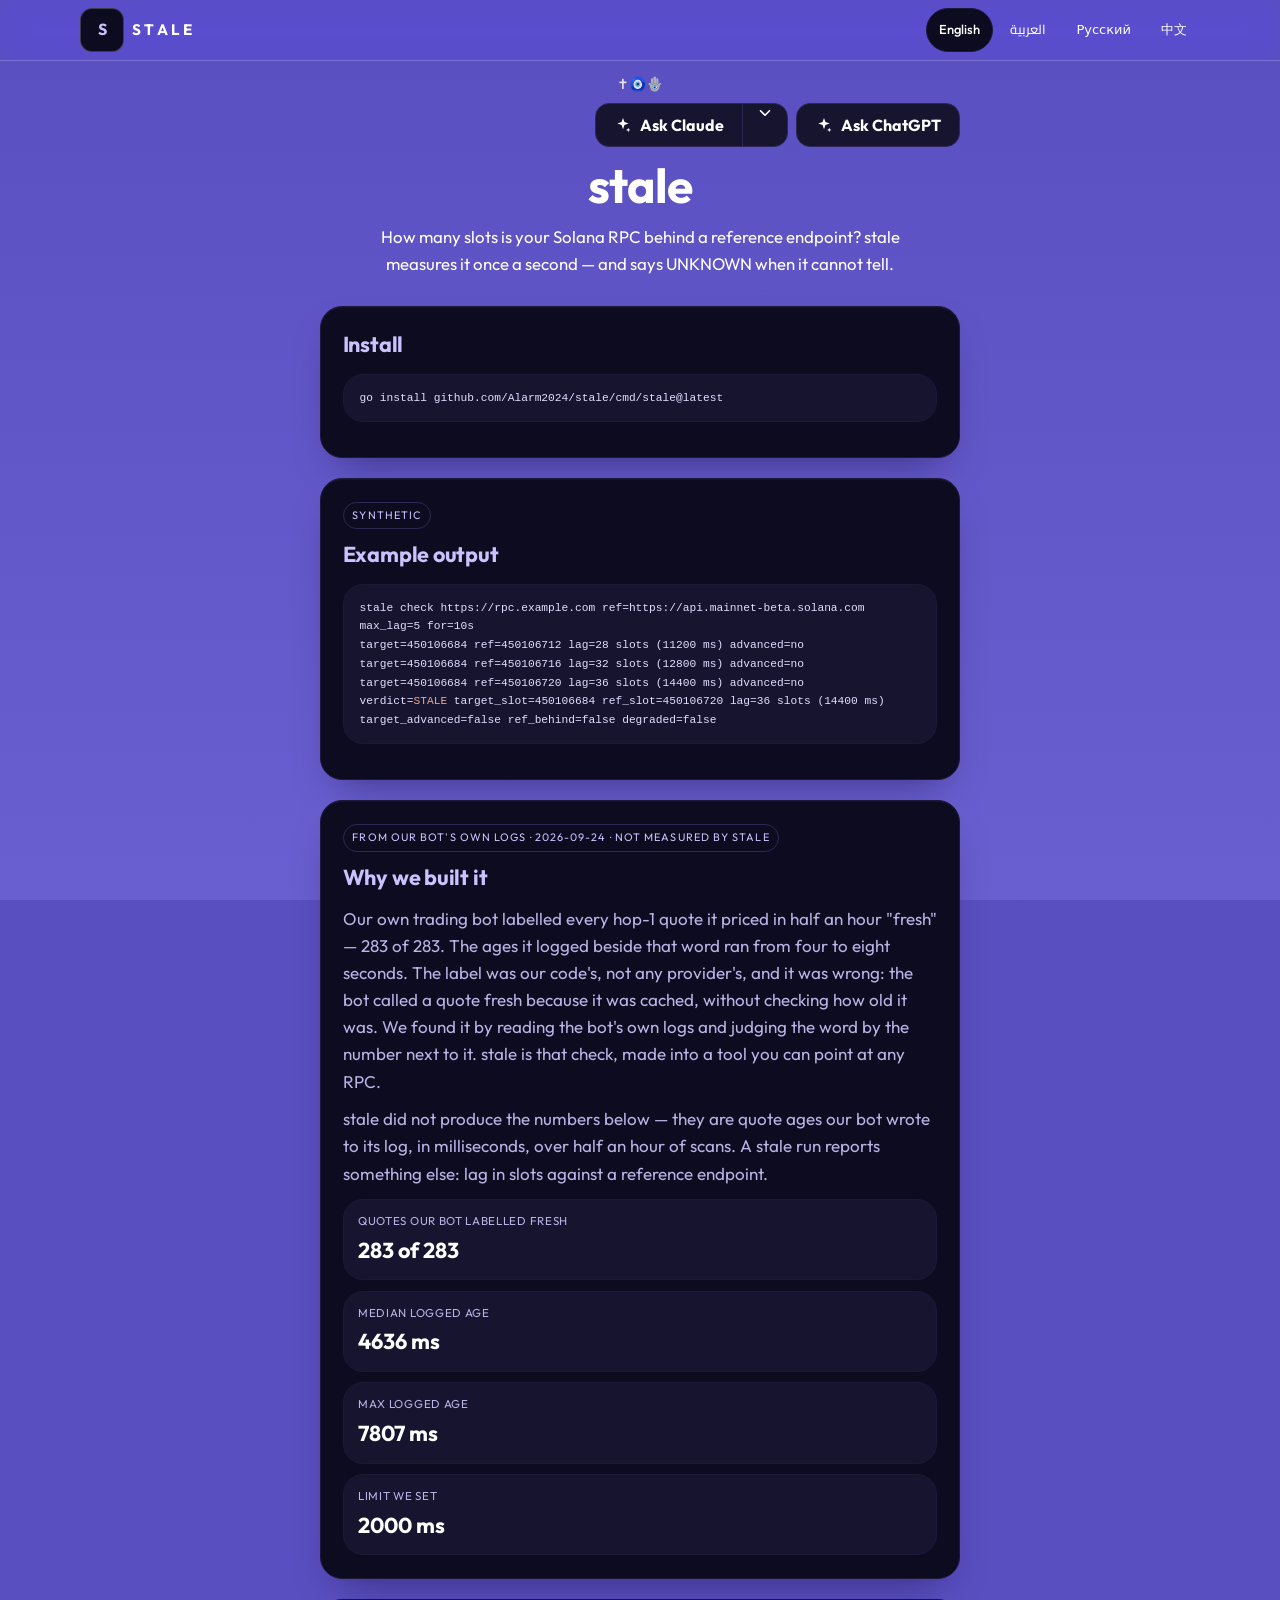
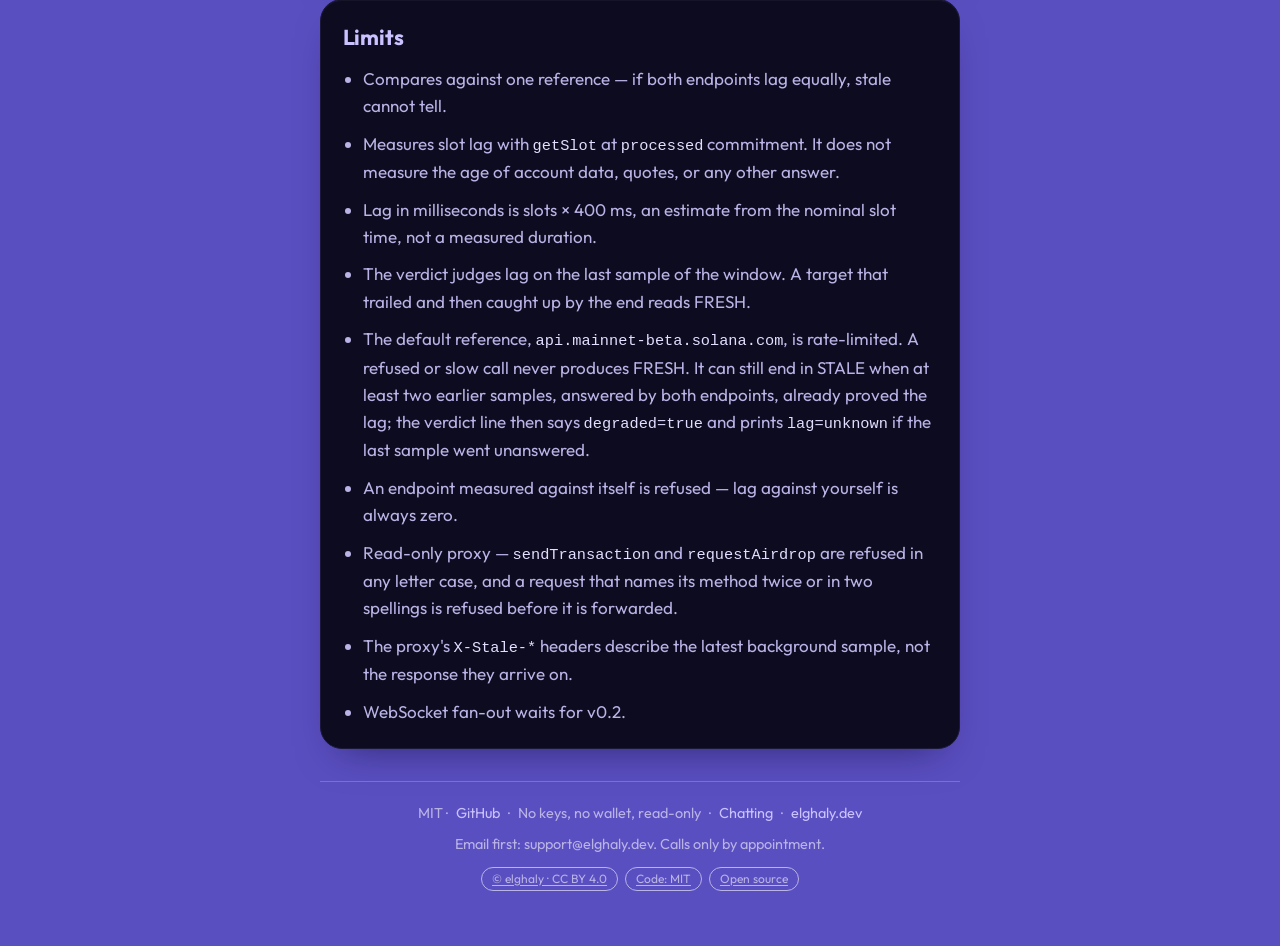
==== docs/index.html @ 24db3e37 "Restyle stale site to elghaly glass palette with i18n Match chatting.elghaly.dev design tokens, self" ====
<!DOCTYPE html>
<html lang="en">
<head>
  <meta charset="UTF-8">
  <title>stale</title>
  <link rel="canonical" href="https://stale.elghaly.dev/">
  <meta name="robots" content="noindex">
  <meta http-equiv="refresh" content="0; url=/">
</head>
<body>
  <p>stale is at <a href="/">stale.elghaly.dev</a>.</p>
</body>
</html>
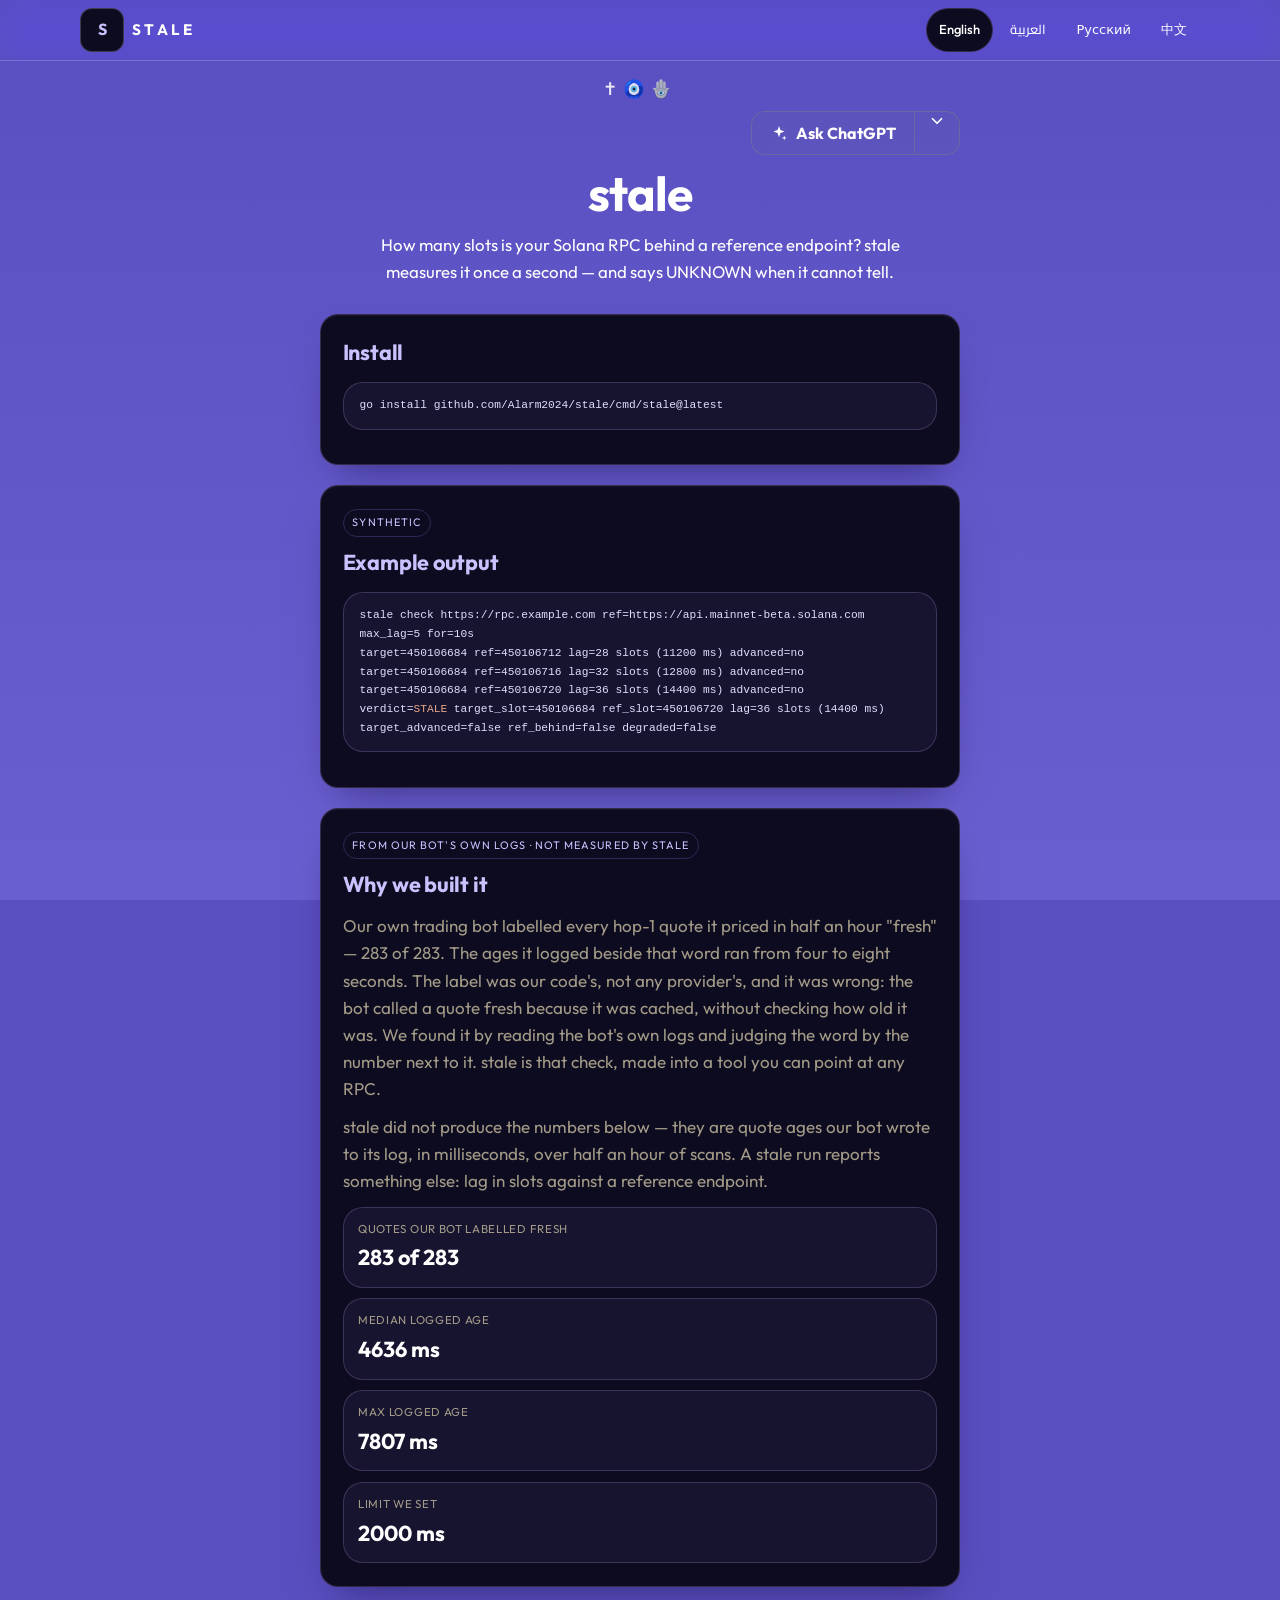
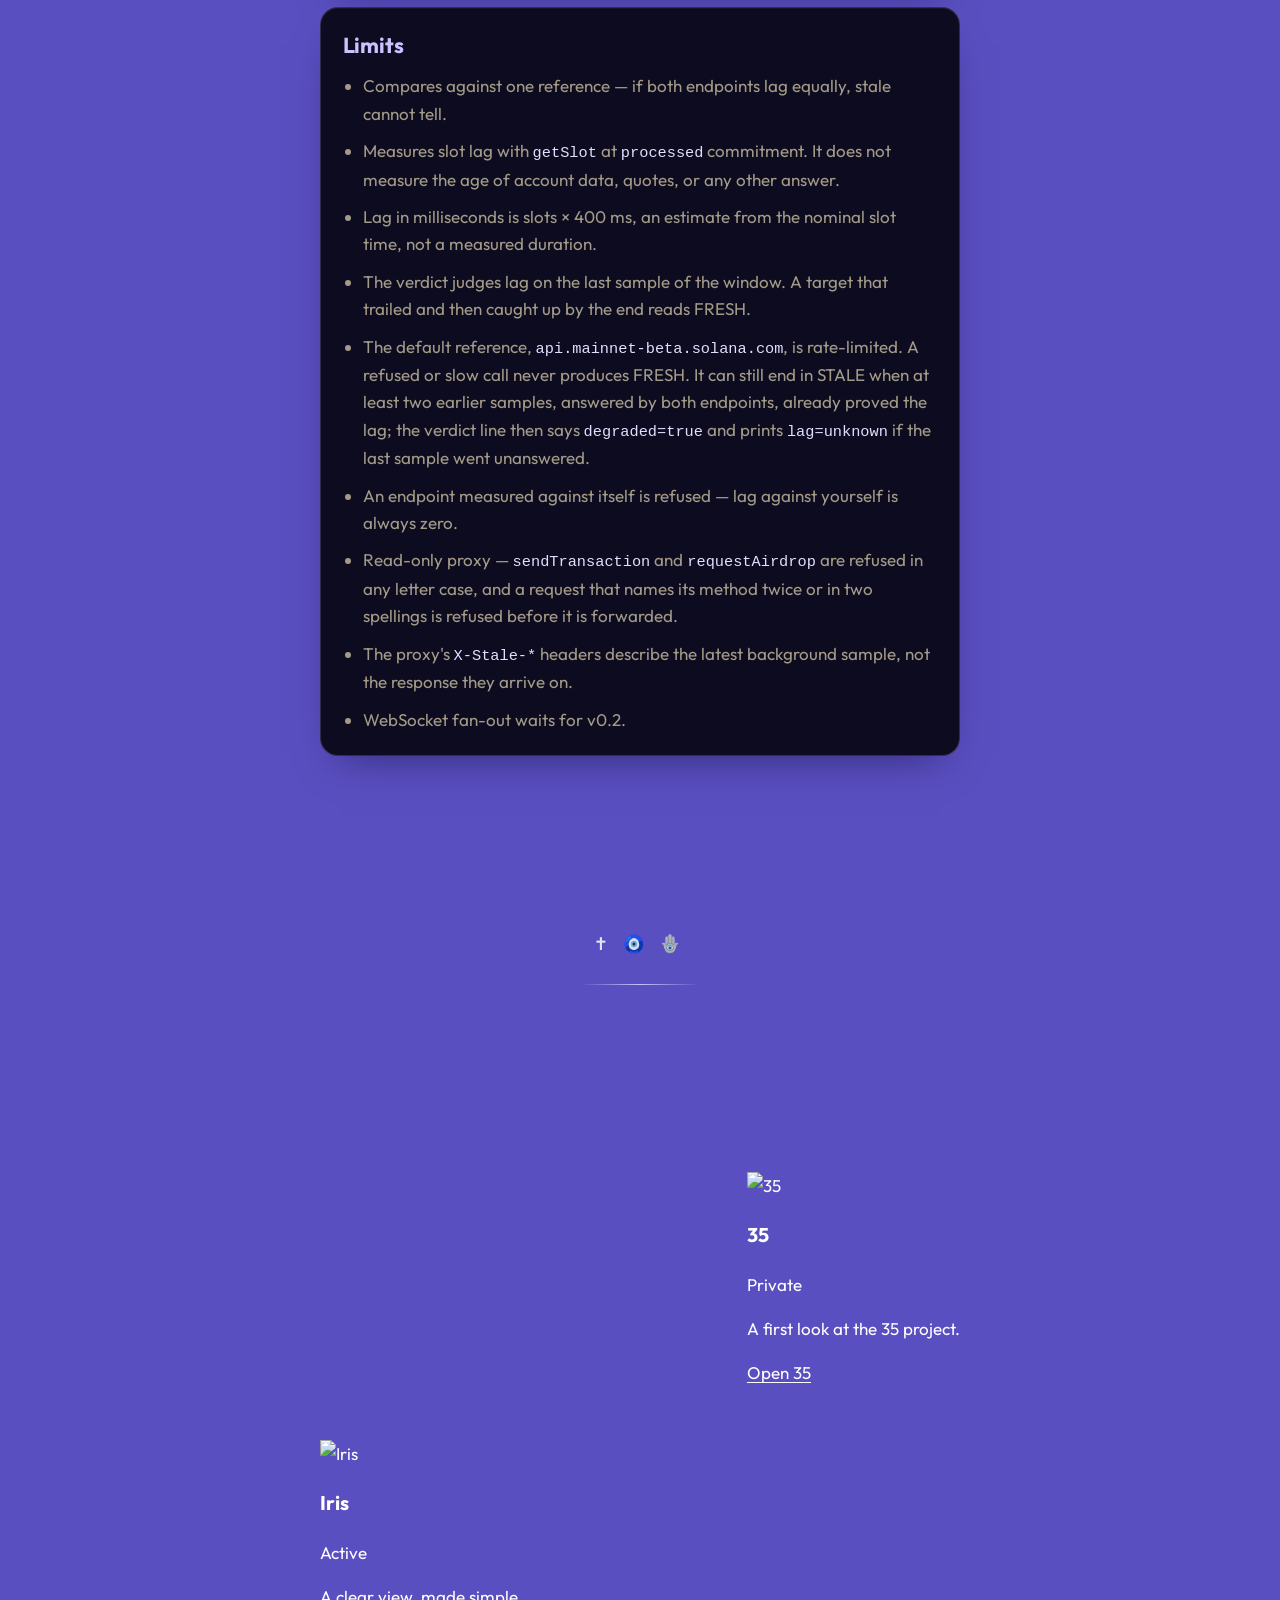
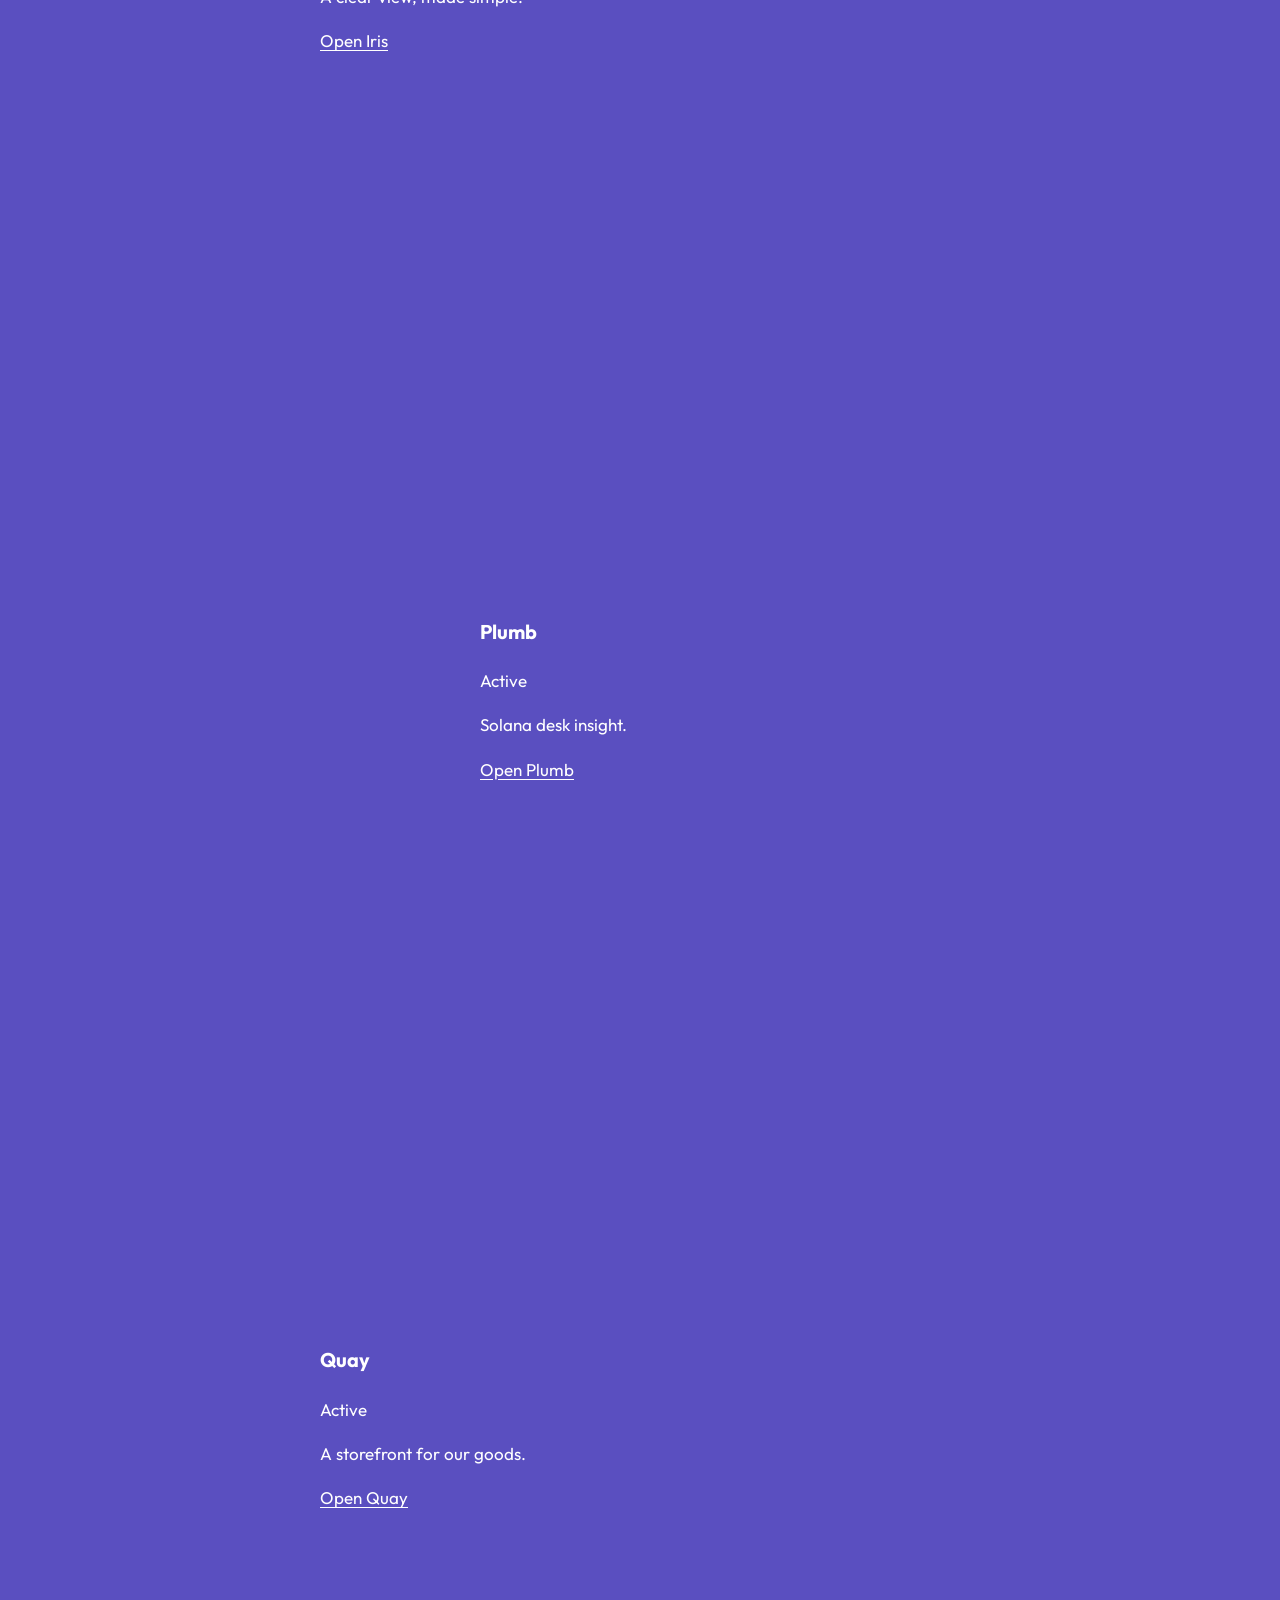
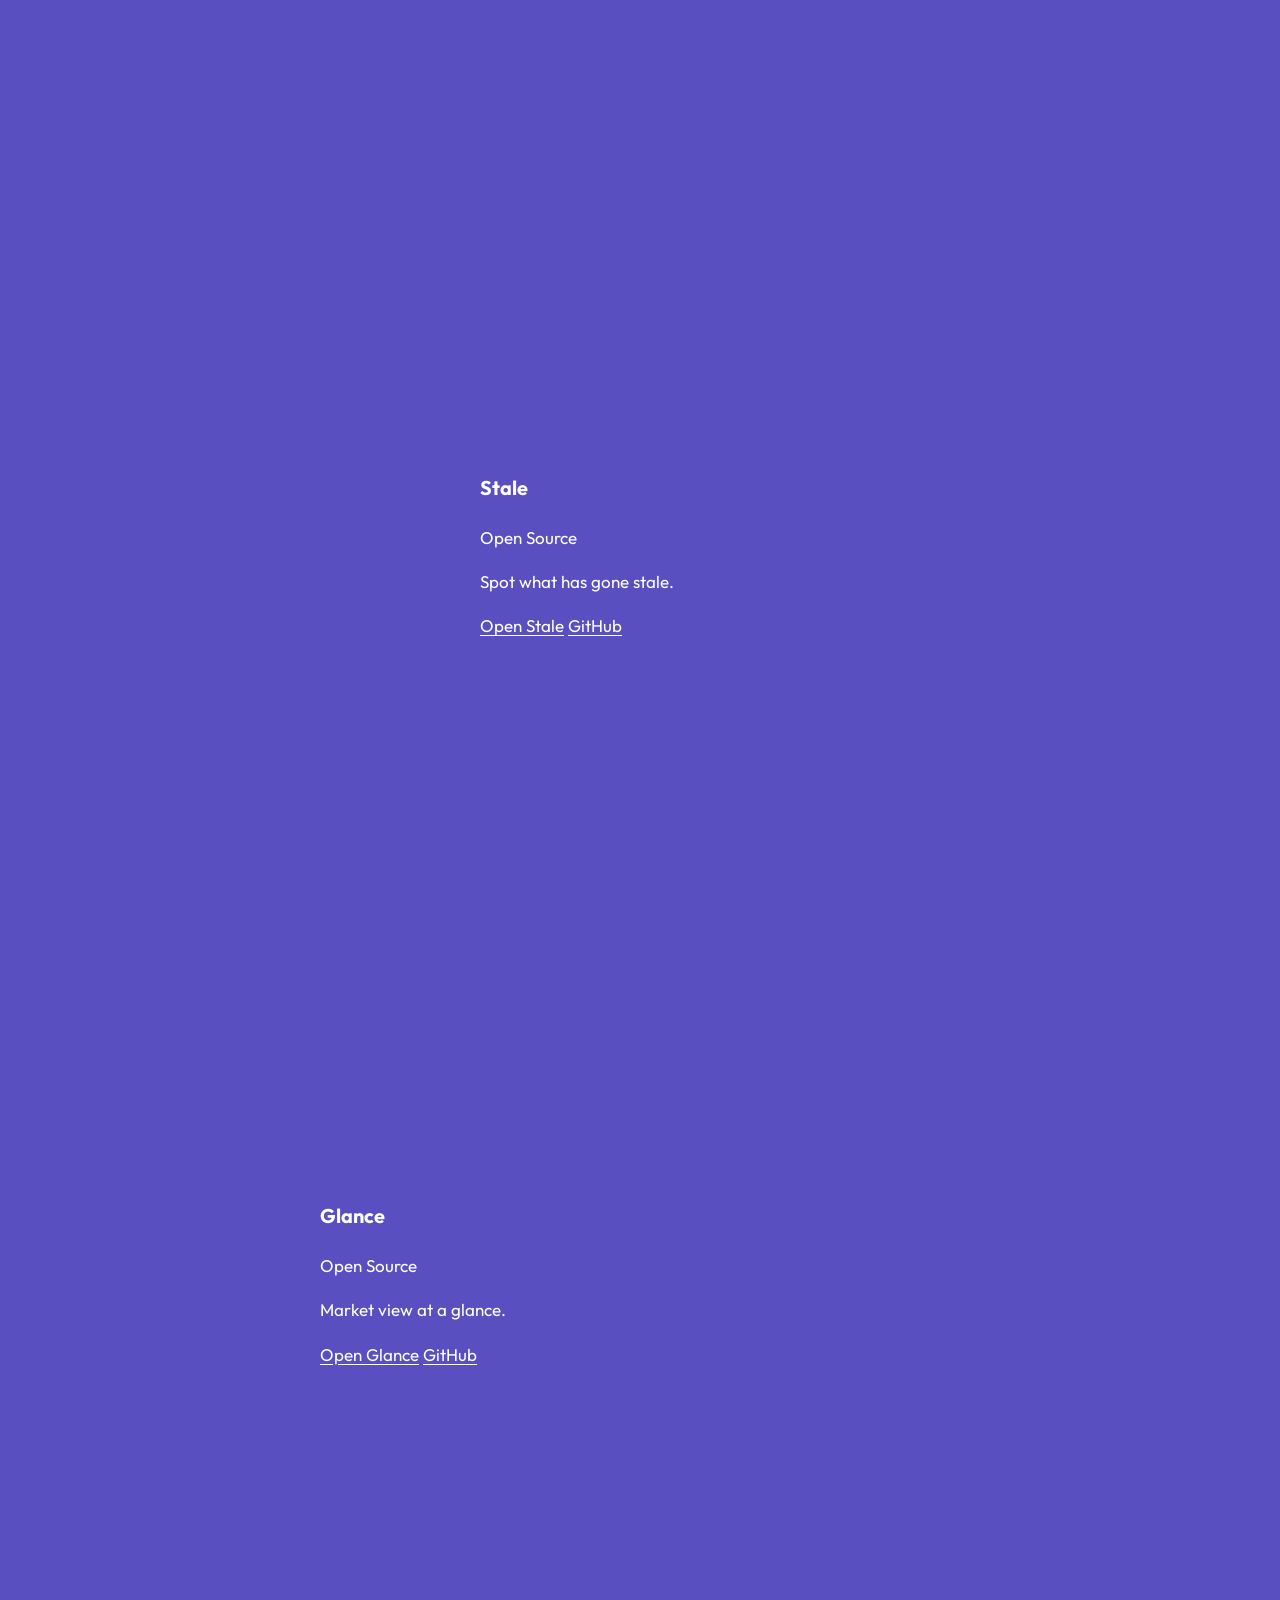
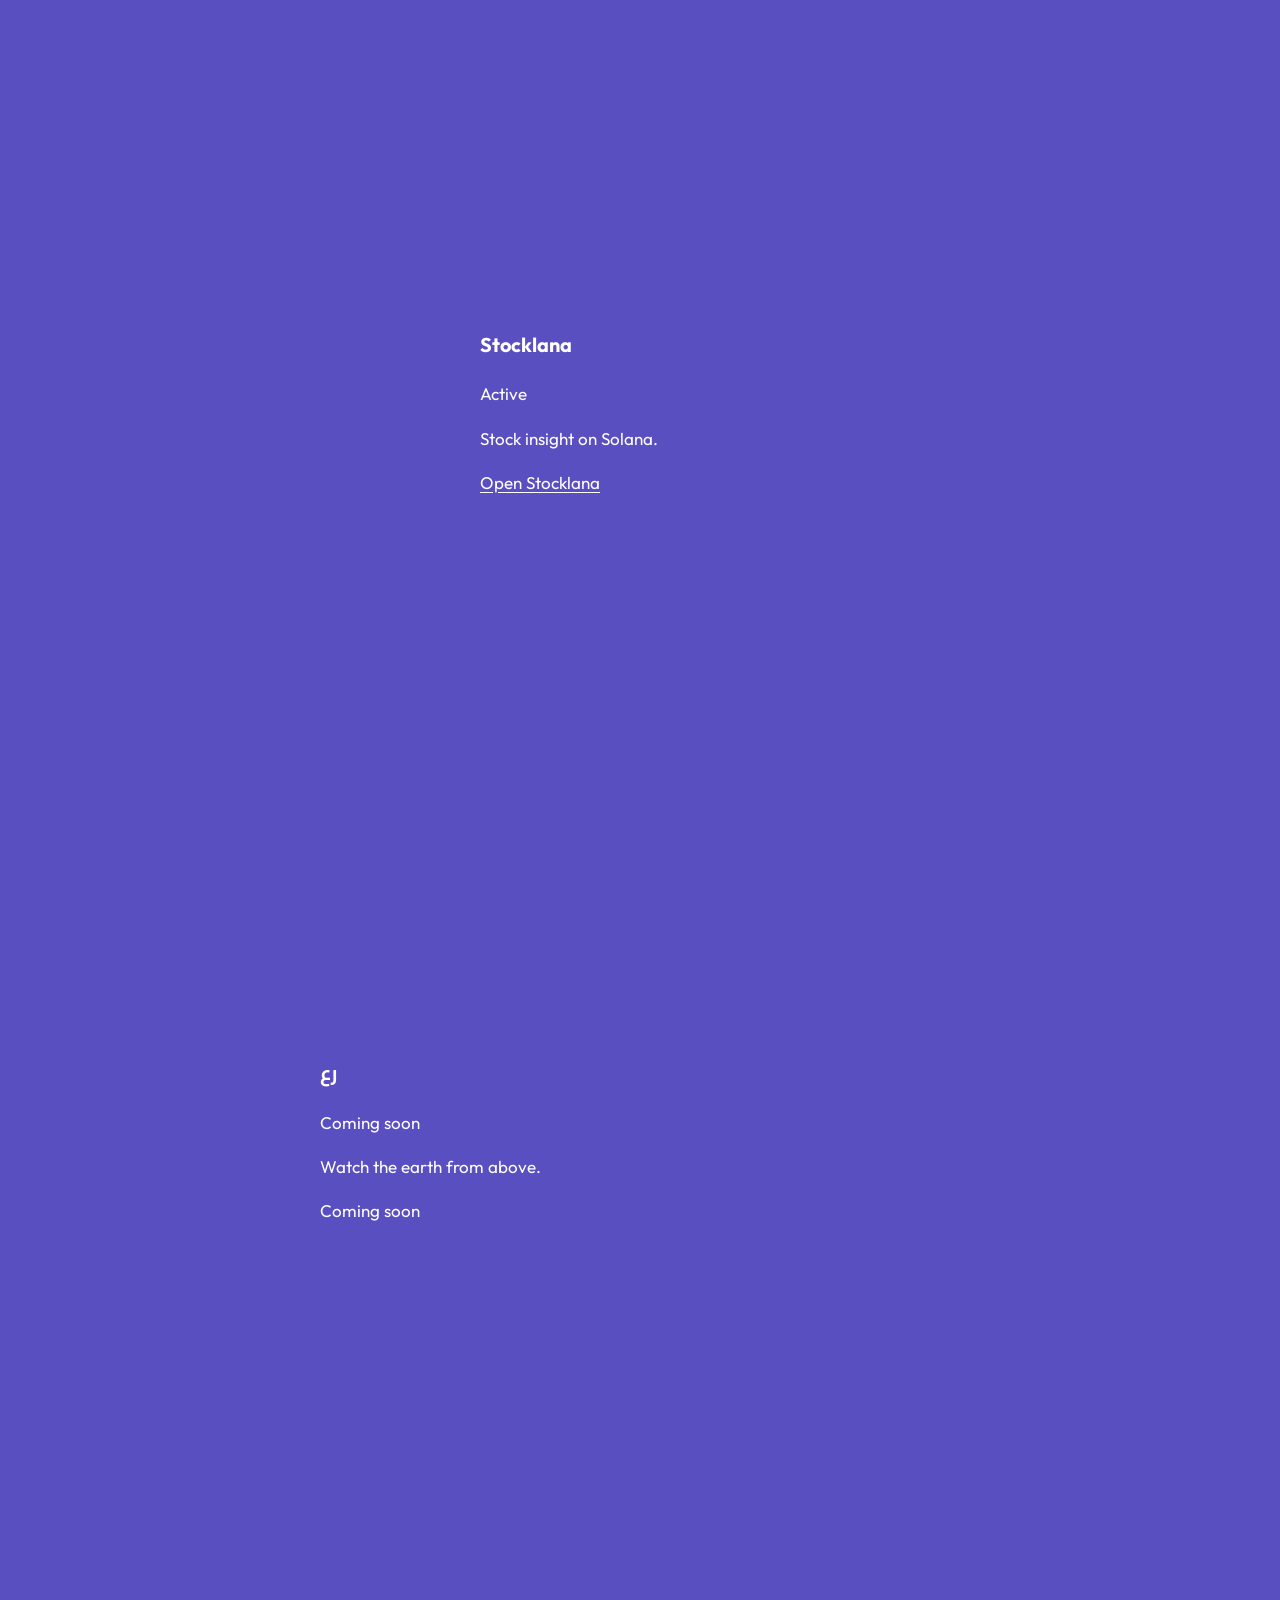
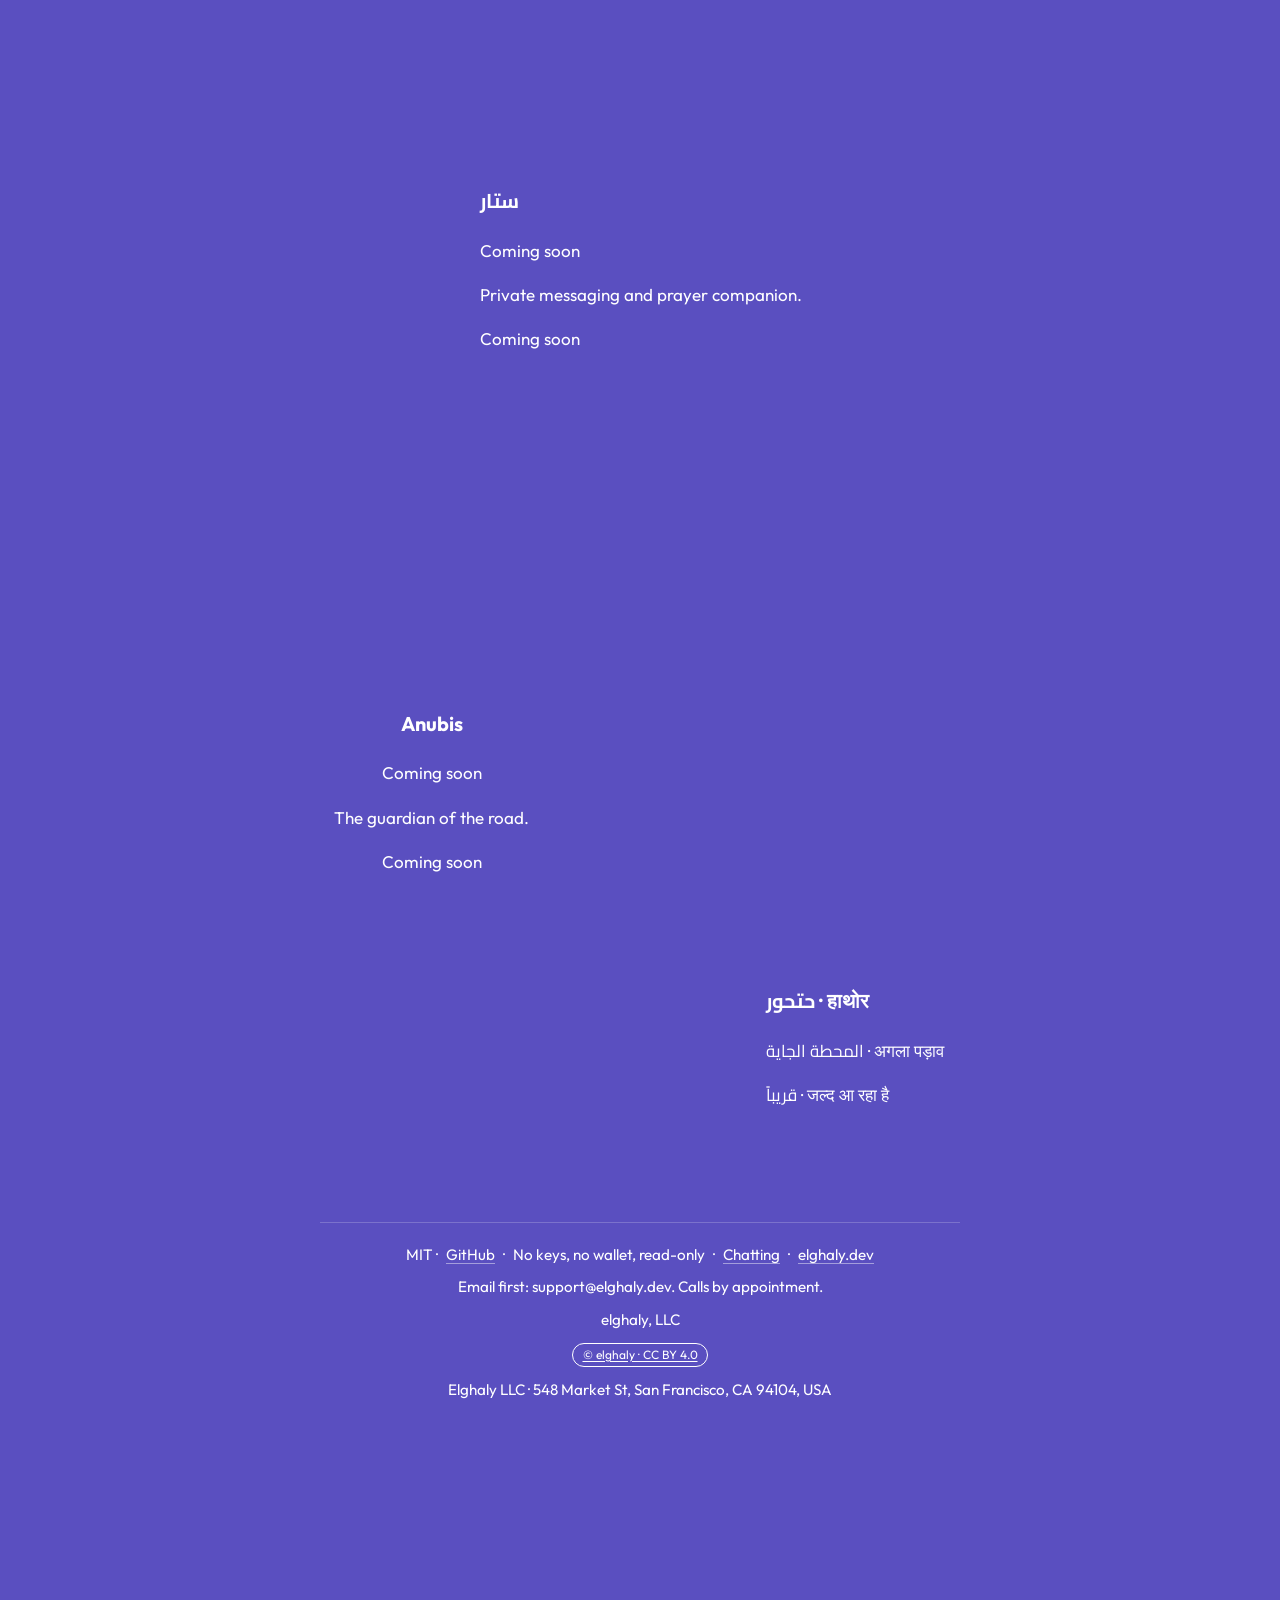
==== commit 3513e677: "footer: Calls by appointment, drop MIT/Open-source, favicon links (docs/index.html)" ====
--- a/docs/index.html
+++ b/docs/index.html
@@ -6,6 +6,9 @@
   <link rel="canonical" href="https://stale.elghaly.dev/">
   <meta name="robots" content="noindex">
   <meta http-equiv="refresh" content="0; url=/">
+<link rel="icon" href="/favicon.ico" sizes="any">
+<link rel="icon" type="image/png" sizes="32x32" href="/icon-32.png">
+<link rel="apple-touch-icon" sizes="180x180" href="/icon-180.png">
 </head>
 <body>
   <p>stale is at <a href="/">stale.elghaly.dev</a>.</p>
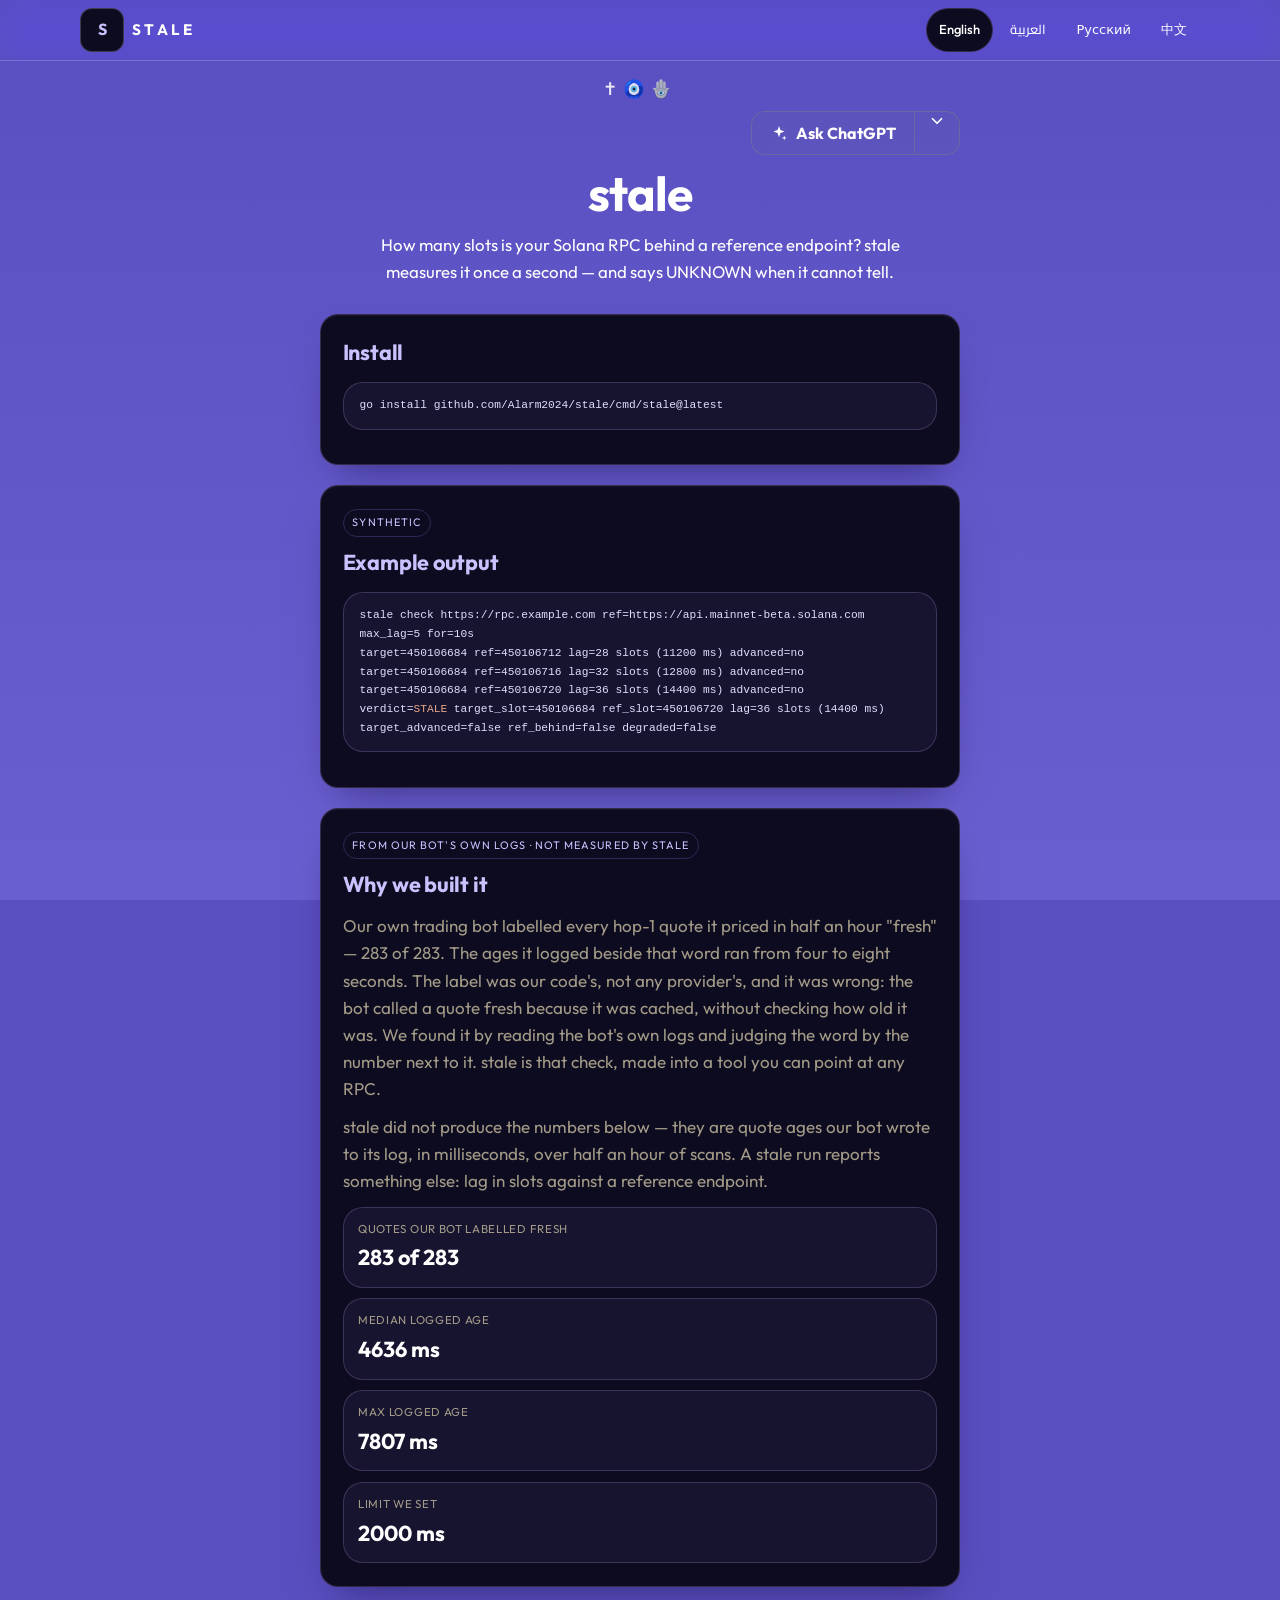
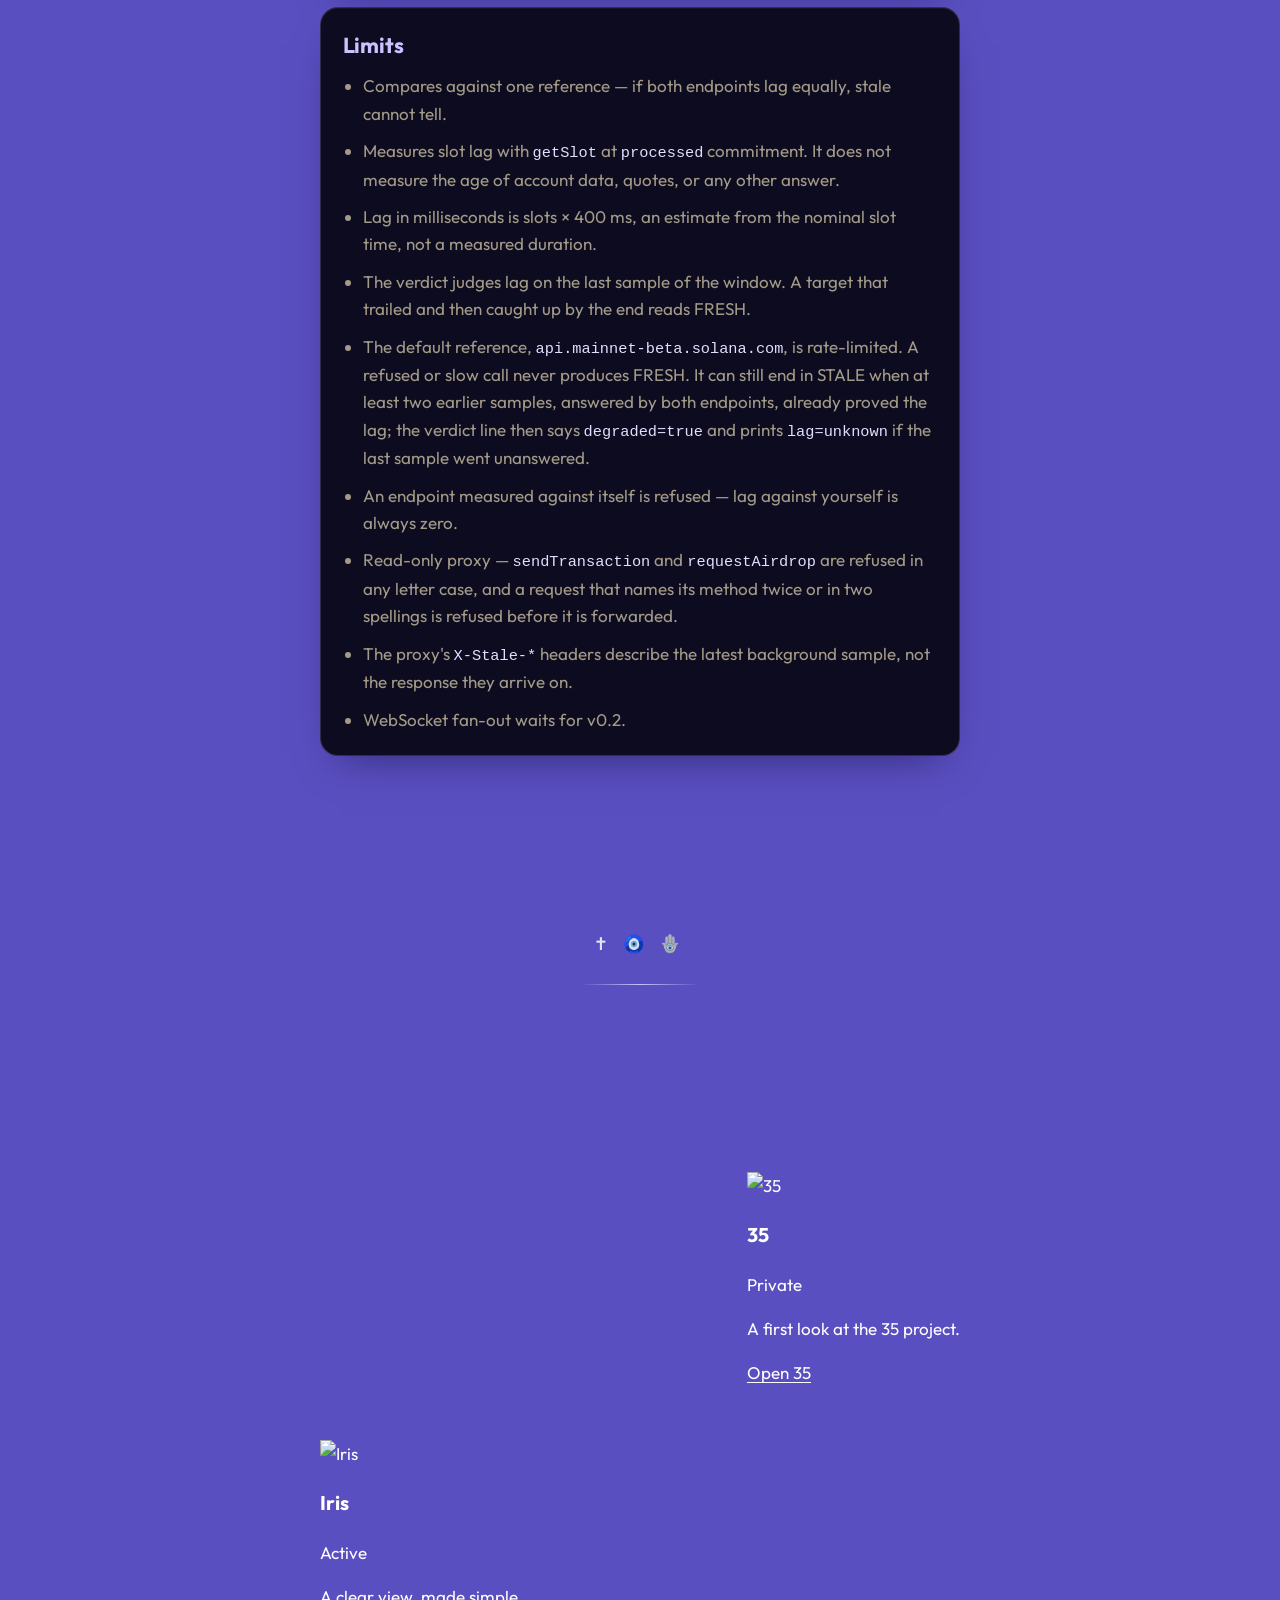
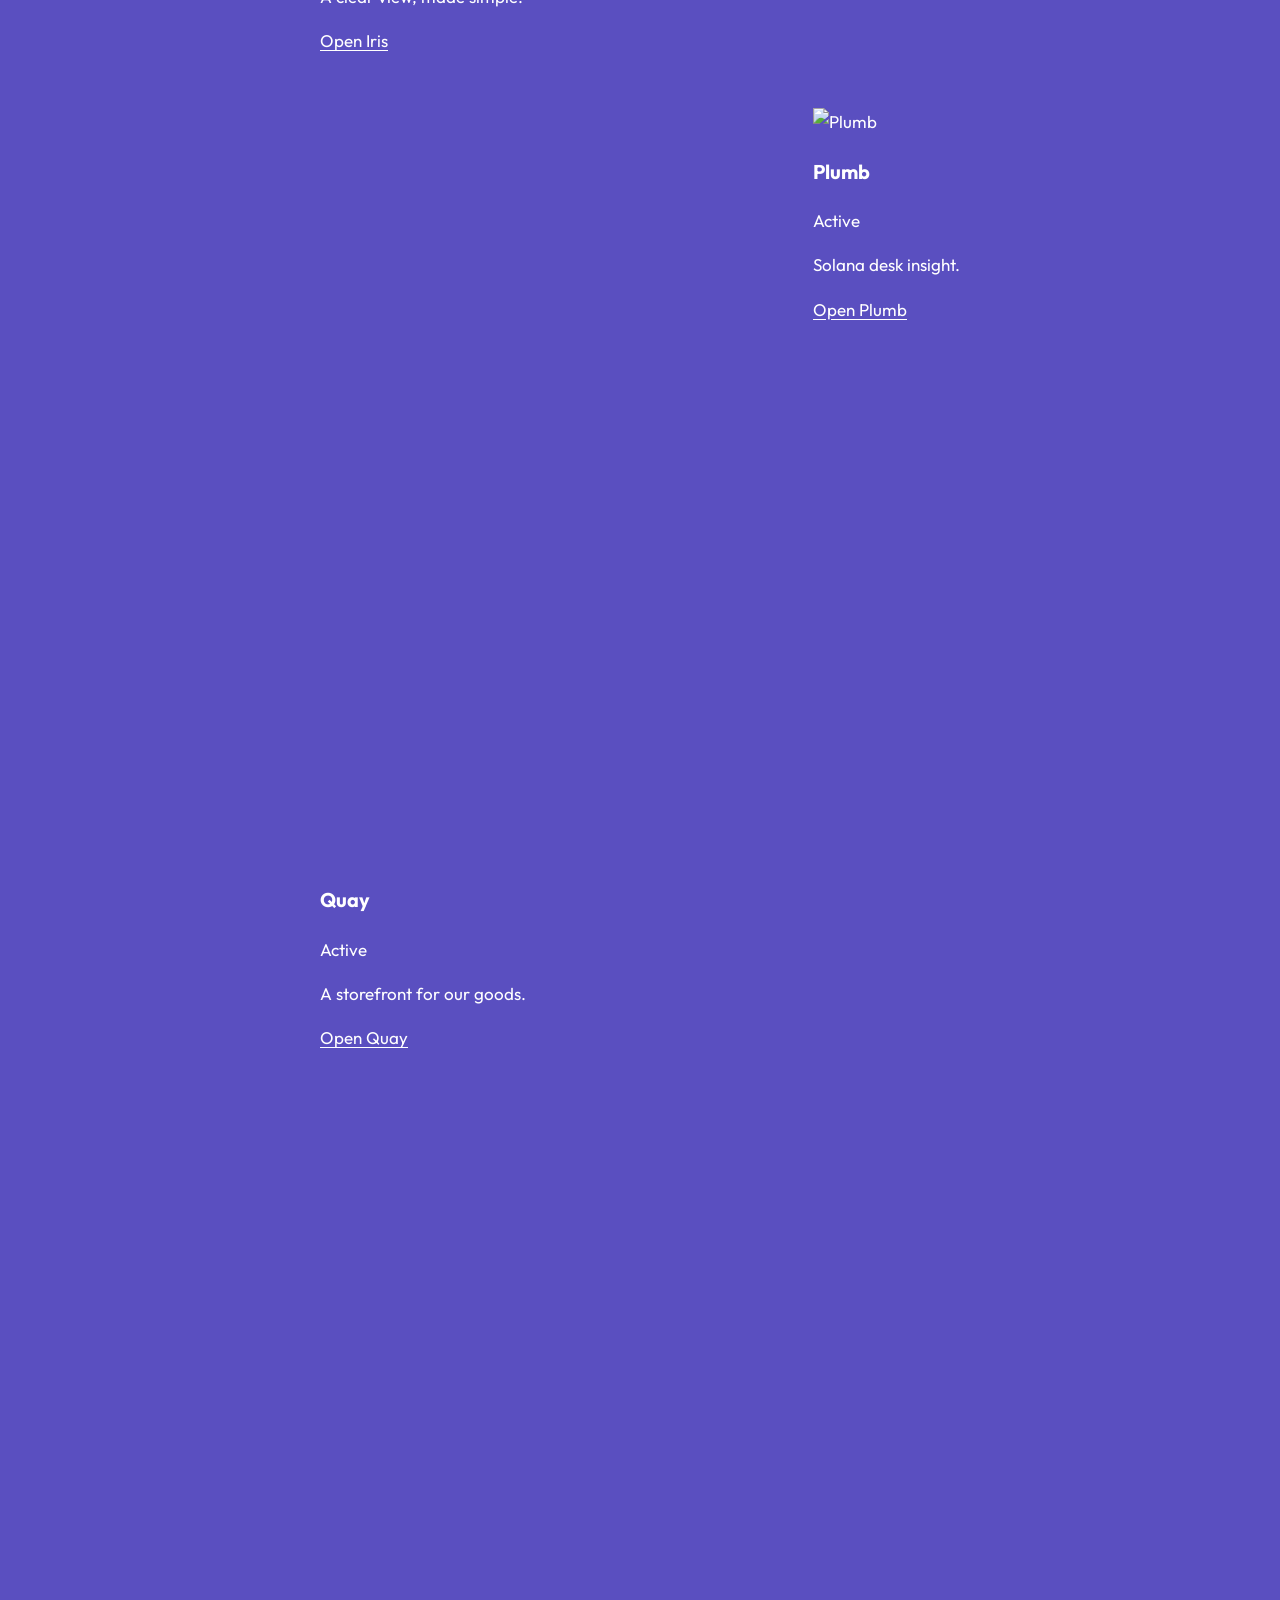
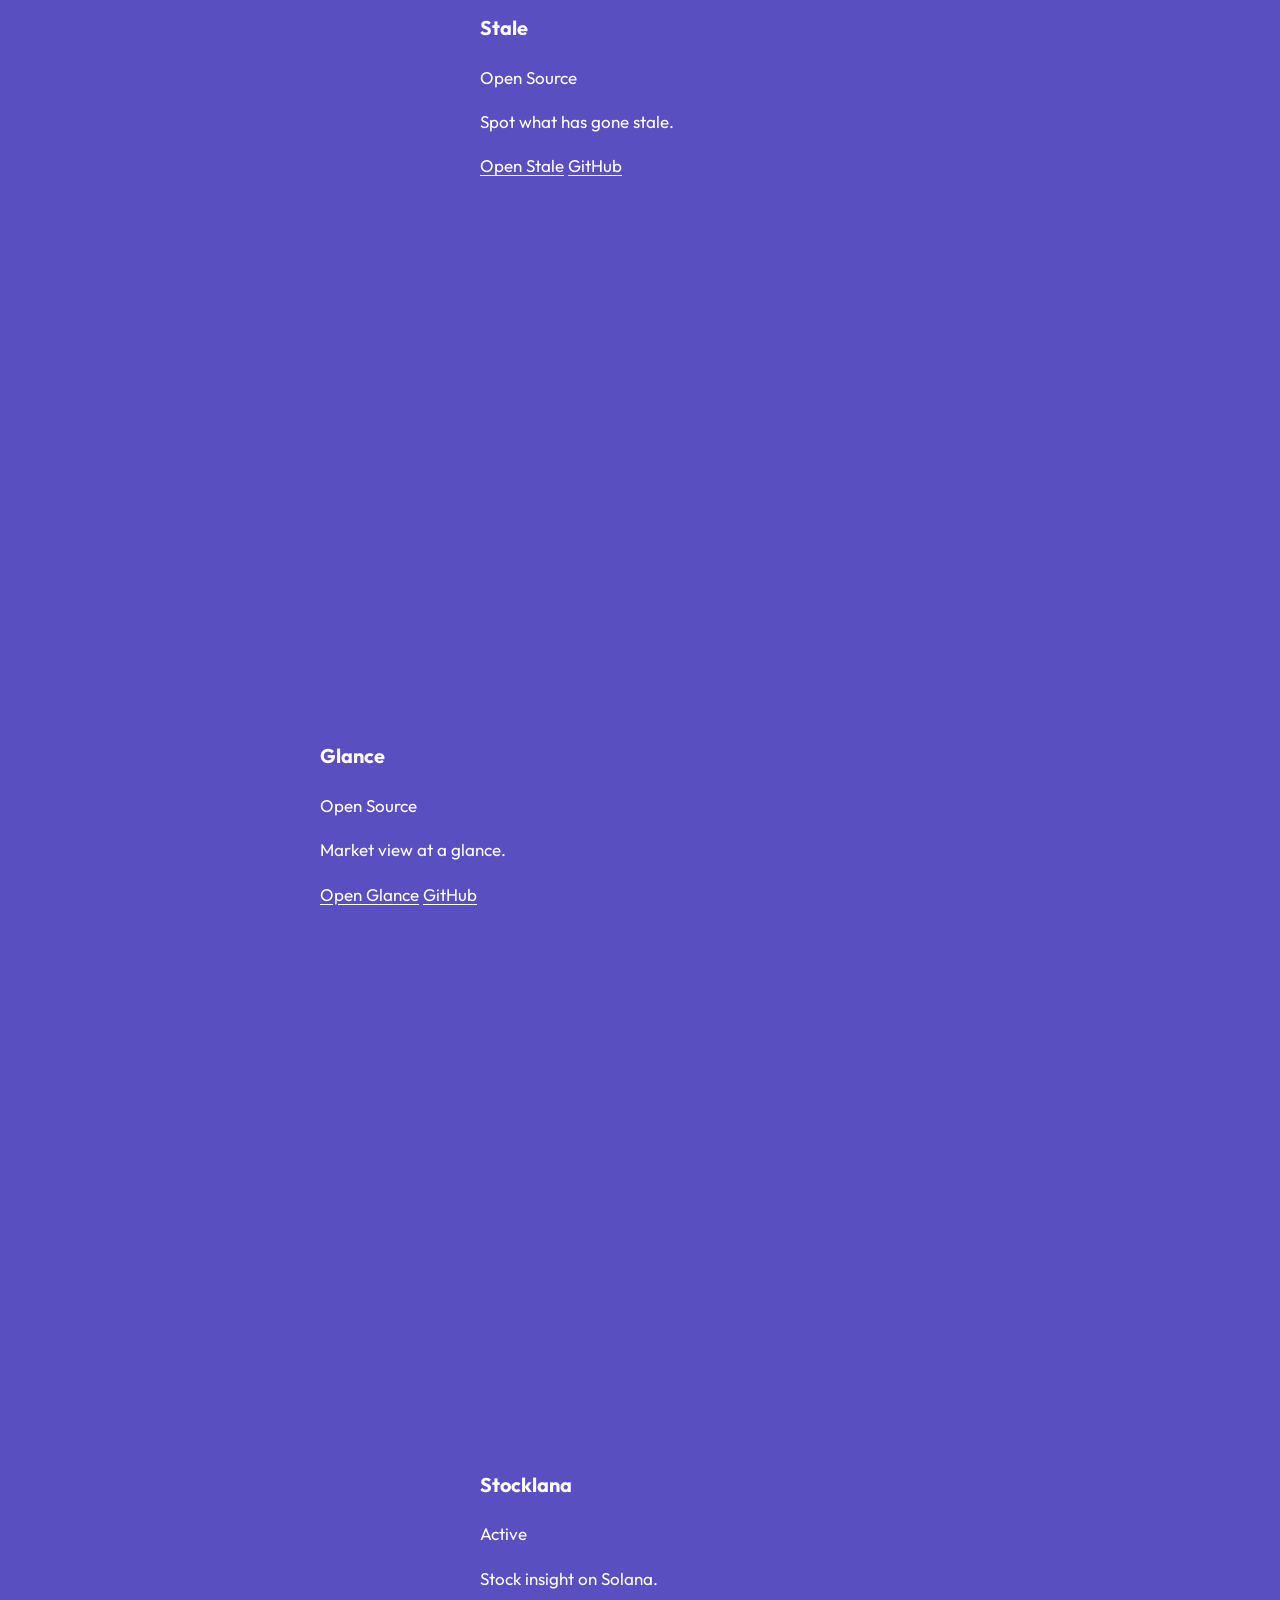
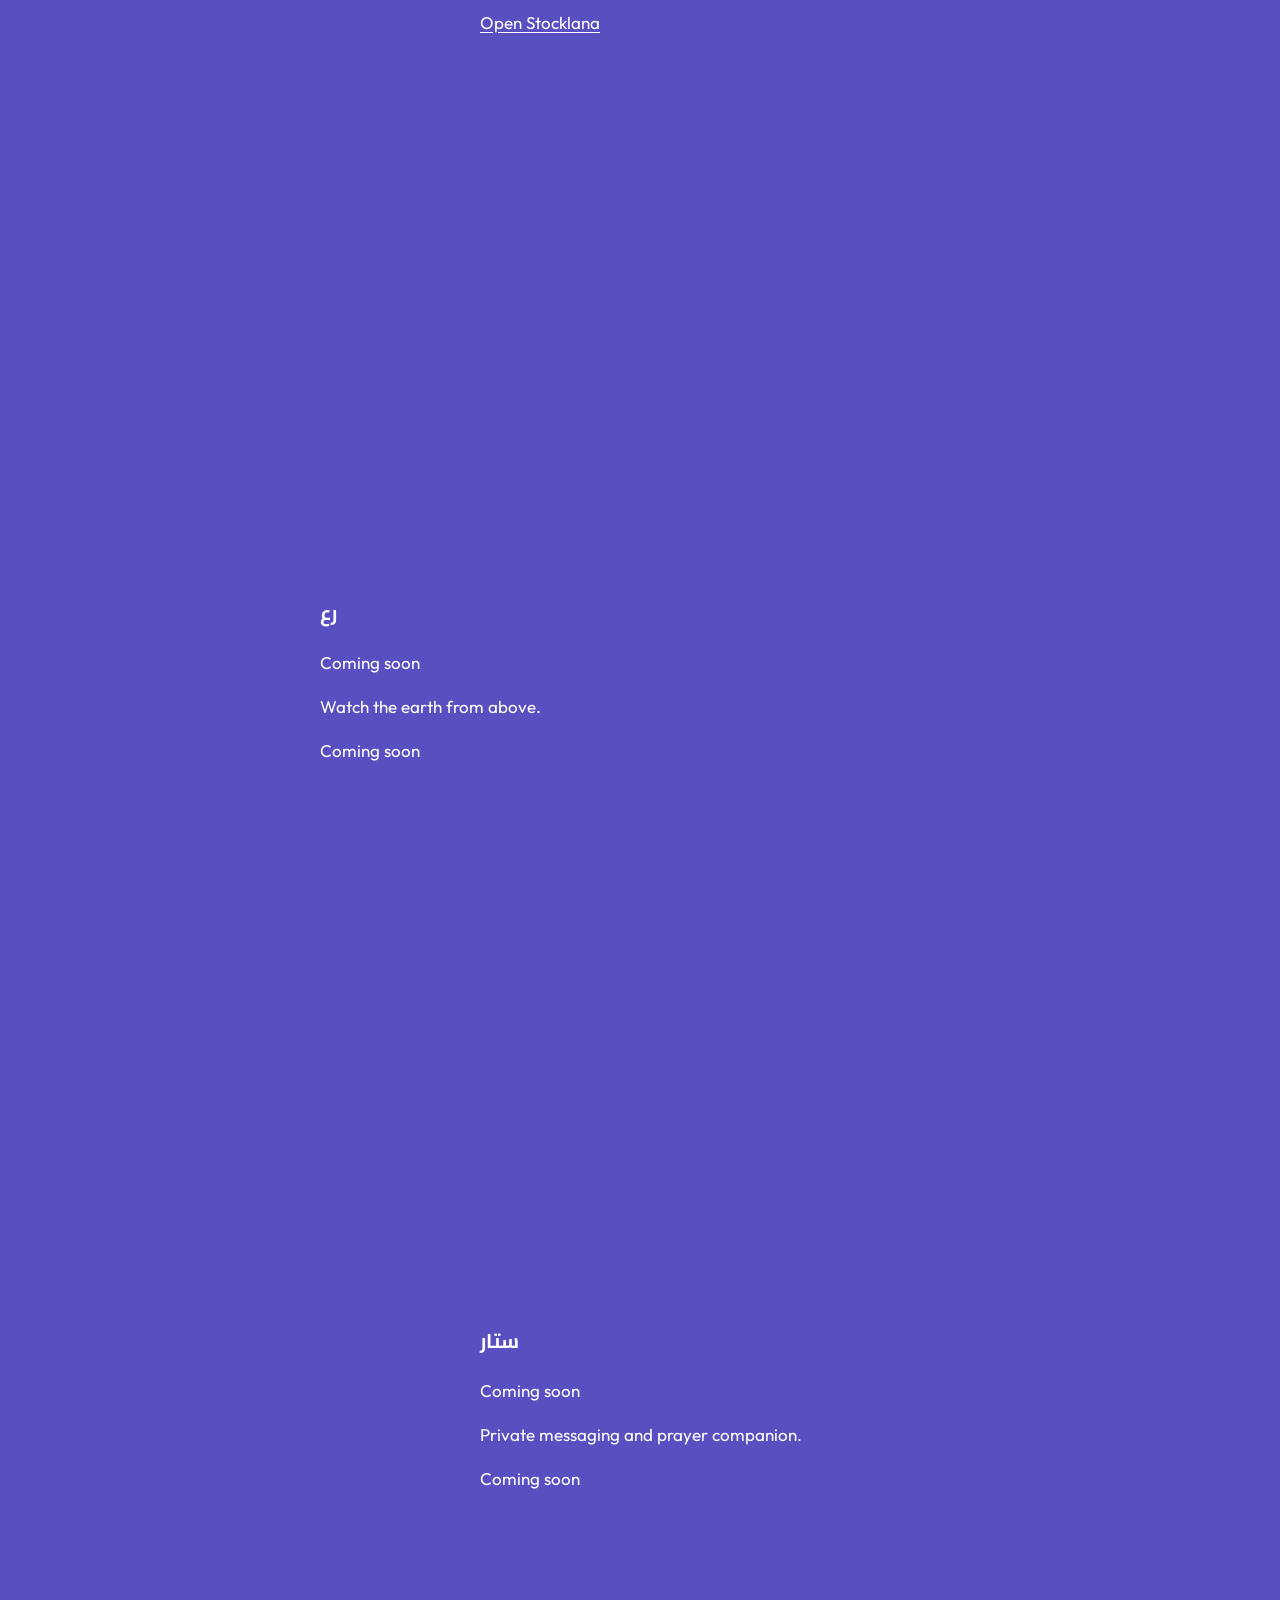
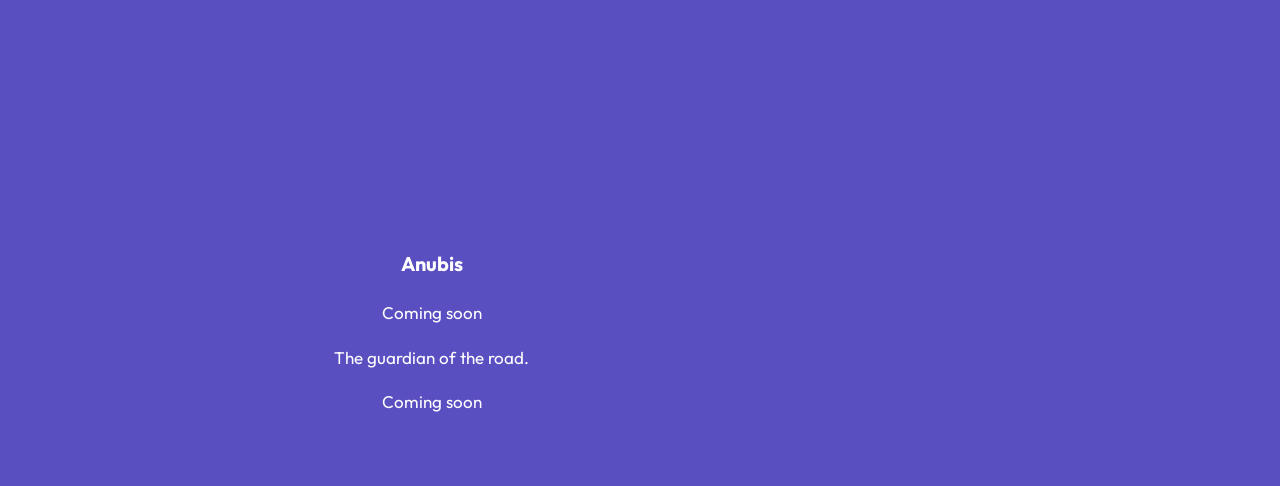
==== commit b45cd786: "docs: leave the redirect head alone (drop icon tags)" ====
--- a/docs/index.html
+++ b/docs/index.html
@@ -6,9 +6,6 @@
   <link rel="canonical" href="https://stale.elghaly.dev/">
   <meta name="robots" content="noindex">
   <meta http-equiv="refresh" content="0; url=/">
-<link rel="icon" href="/favicon.ico" sizes="any">
-<link rel="icon" type="image/png" sizes="32x32" href="/icon-32.png">
-<link rel="apple-touch-icon" sizes="180x180" href="/icon-180.png">
 </head>
 <body>
   <p>stale is at <a href="/">stale.elghaly.dev</a>.</p>
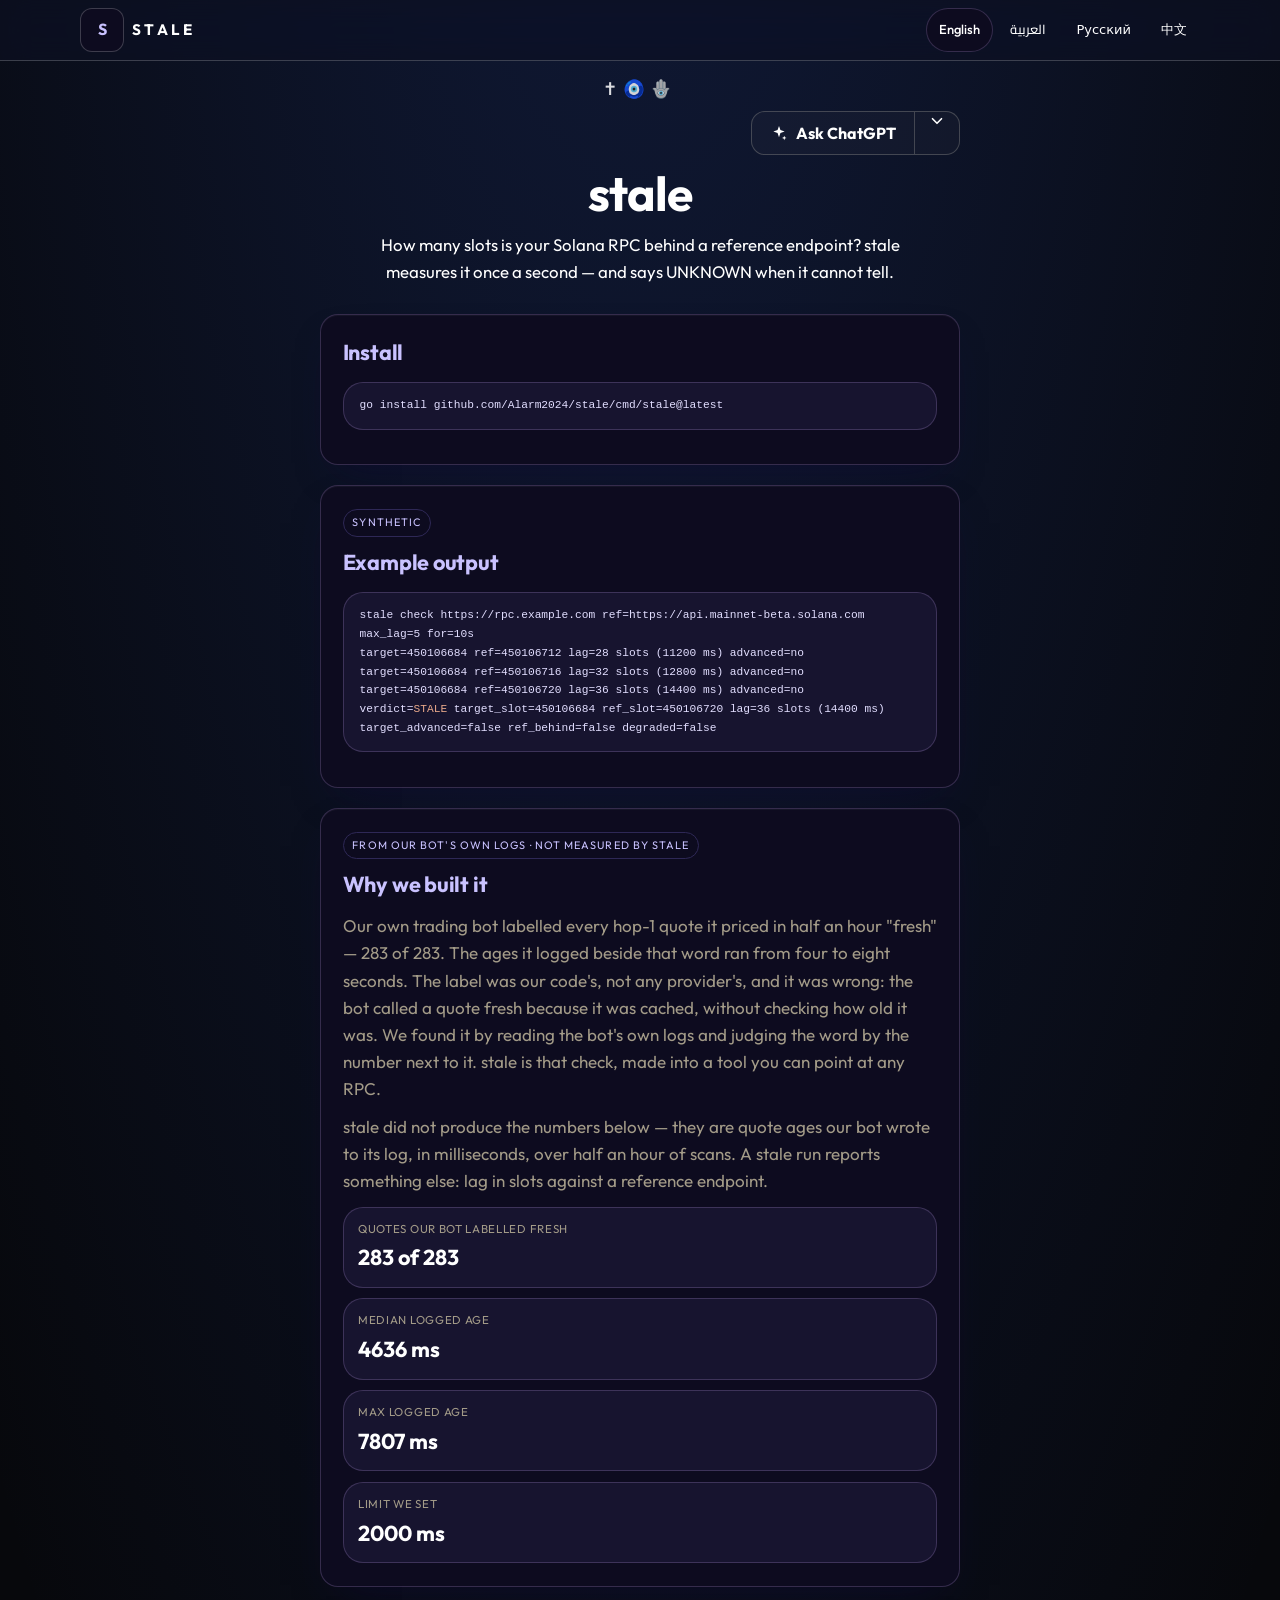
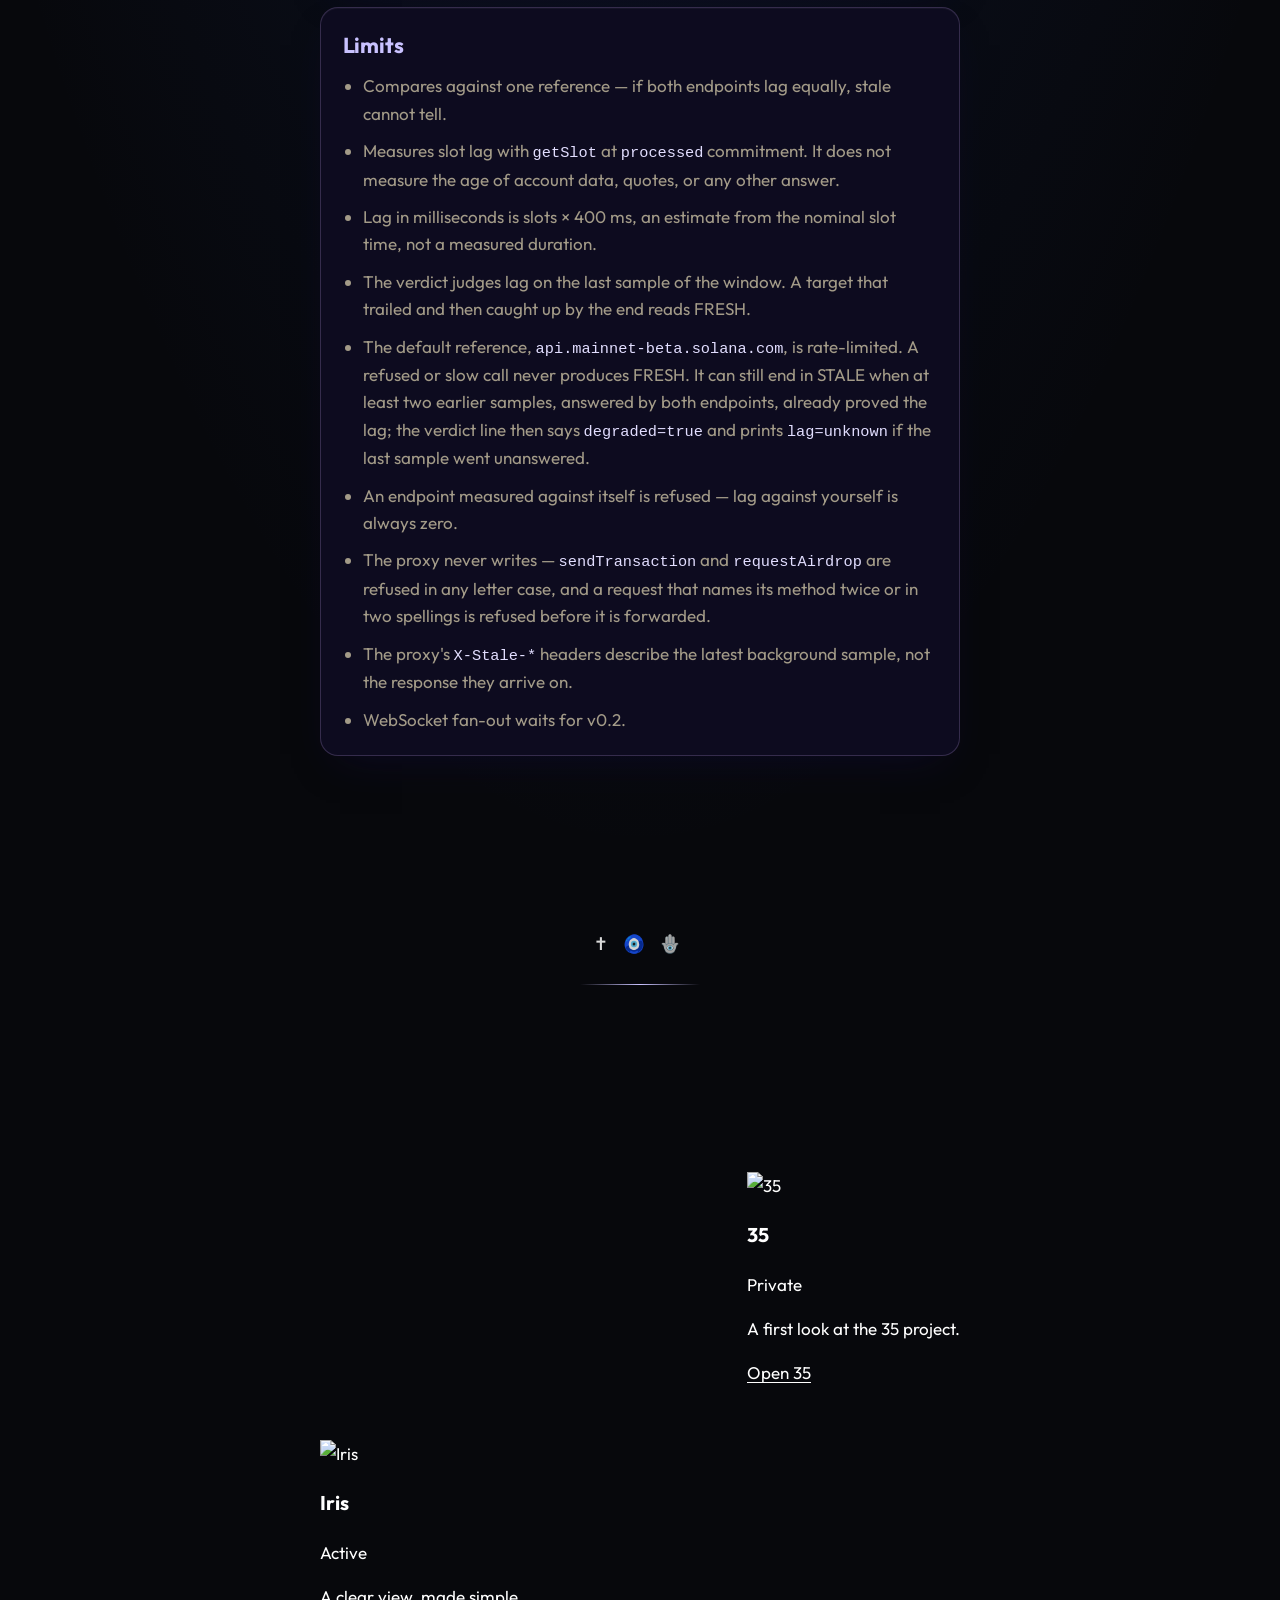
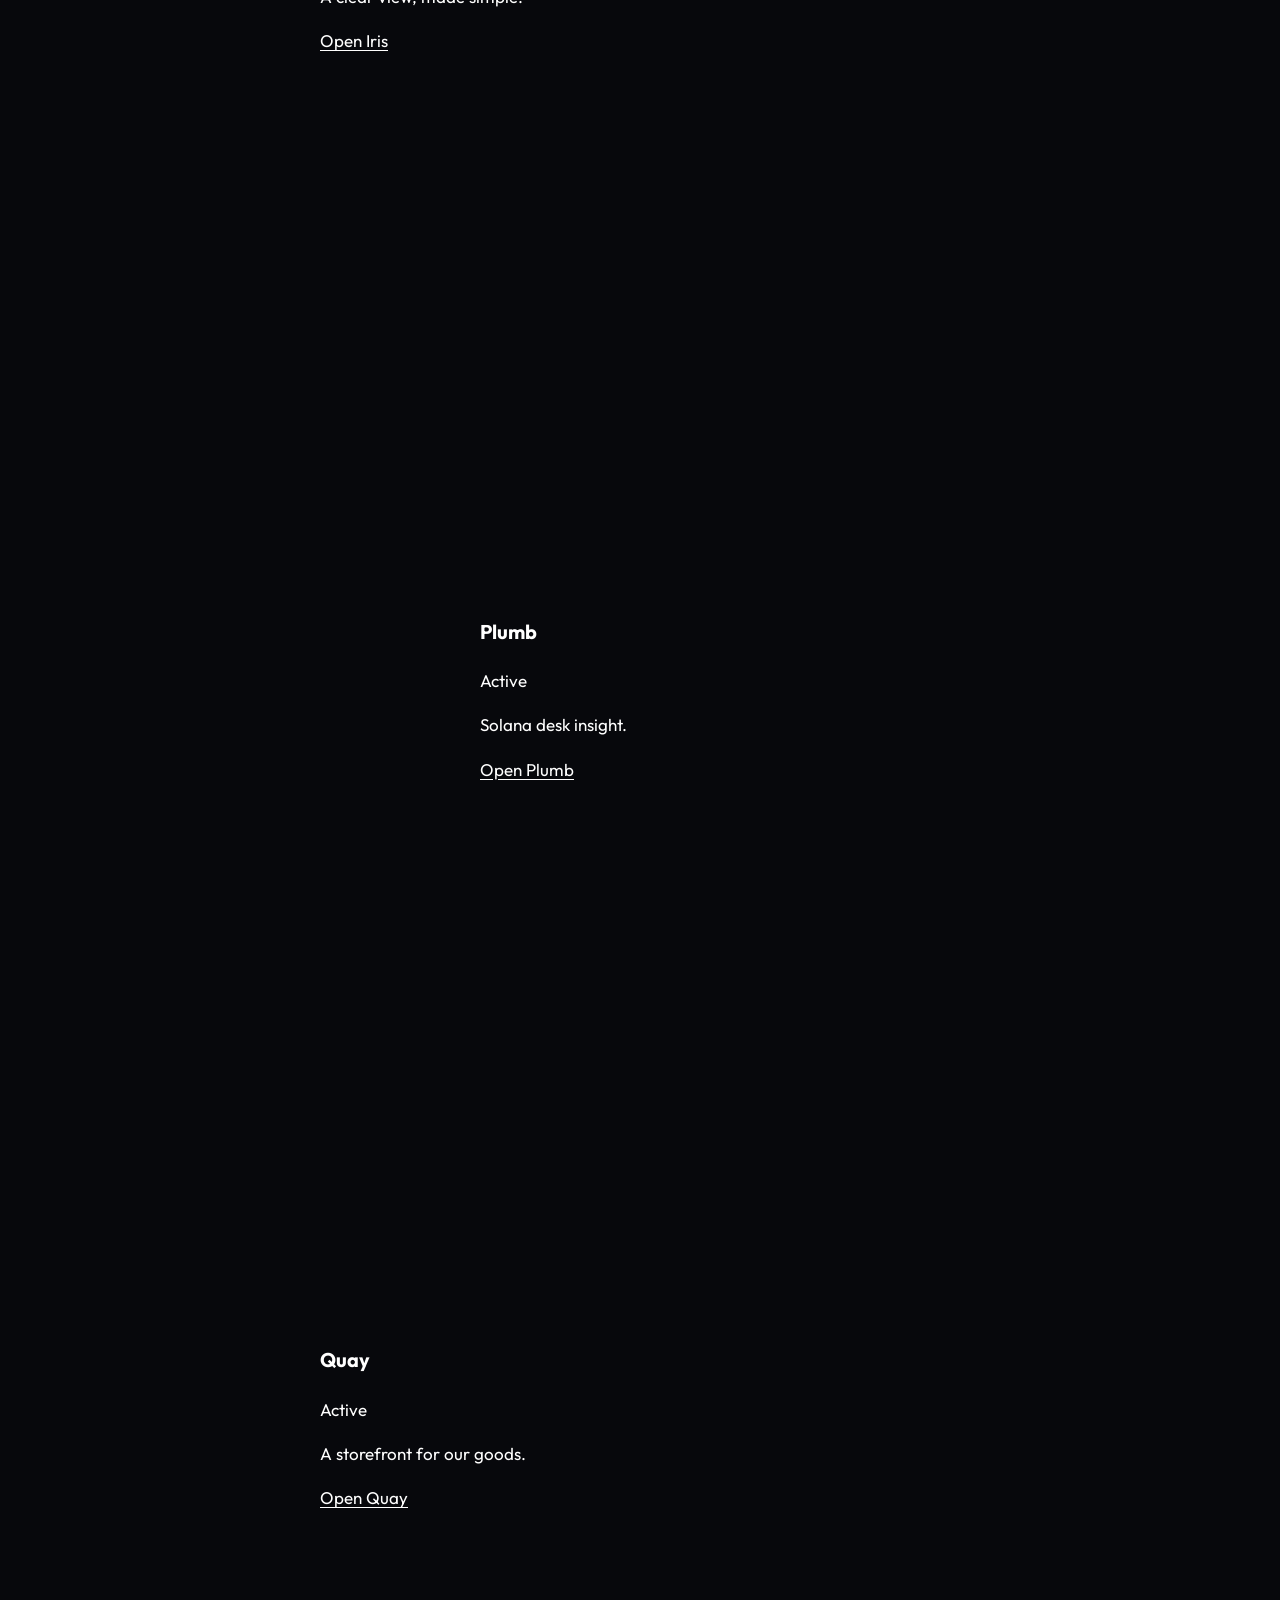
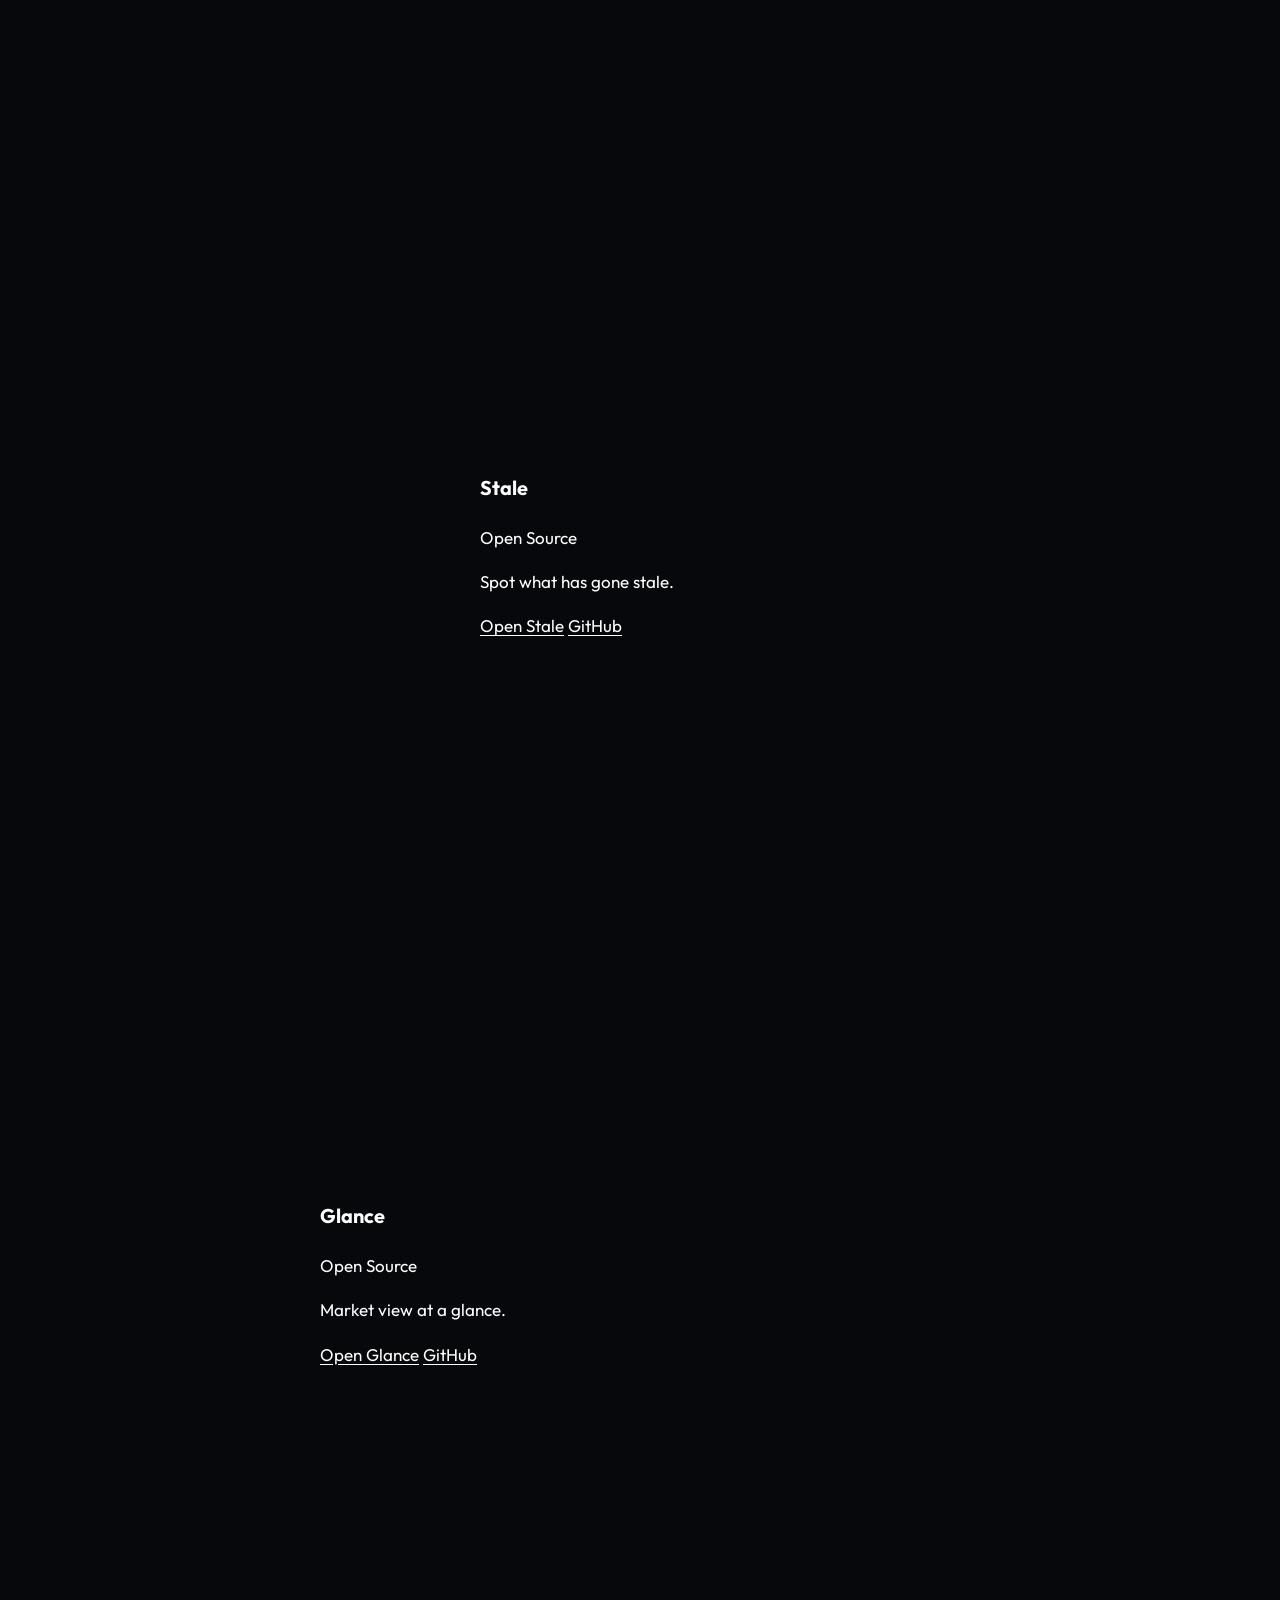
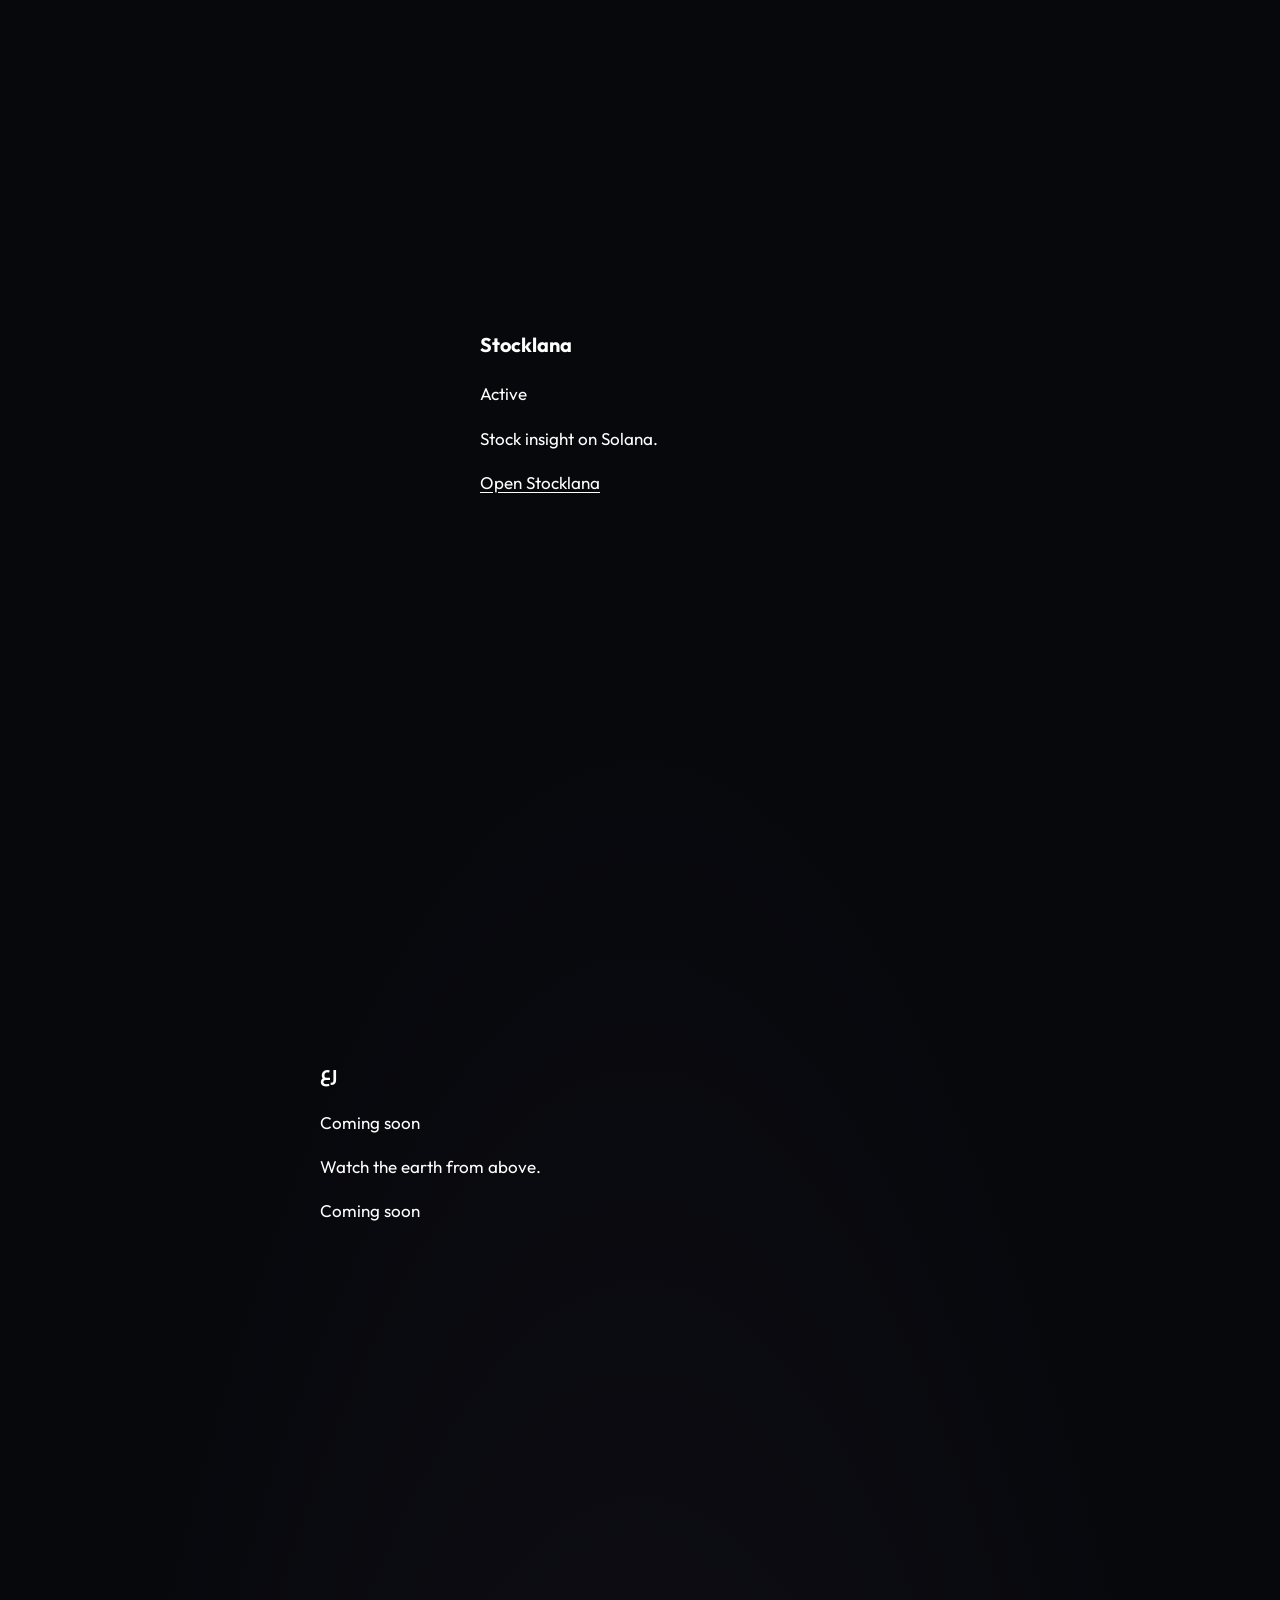
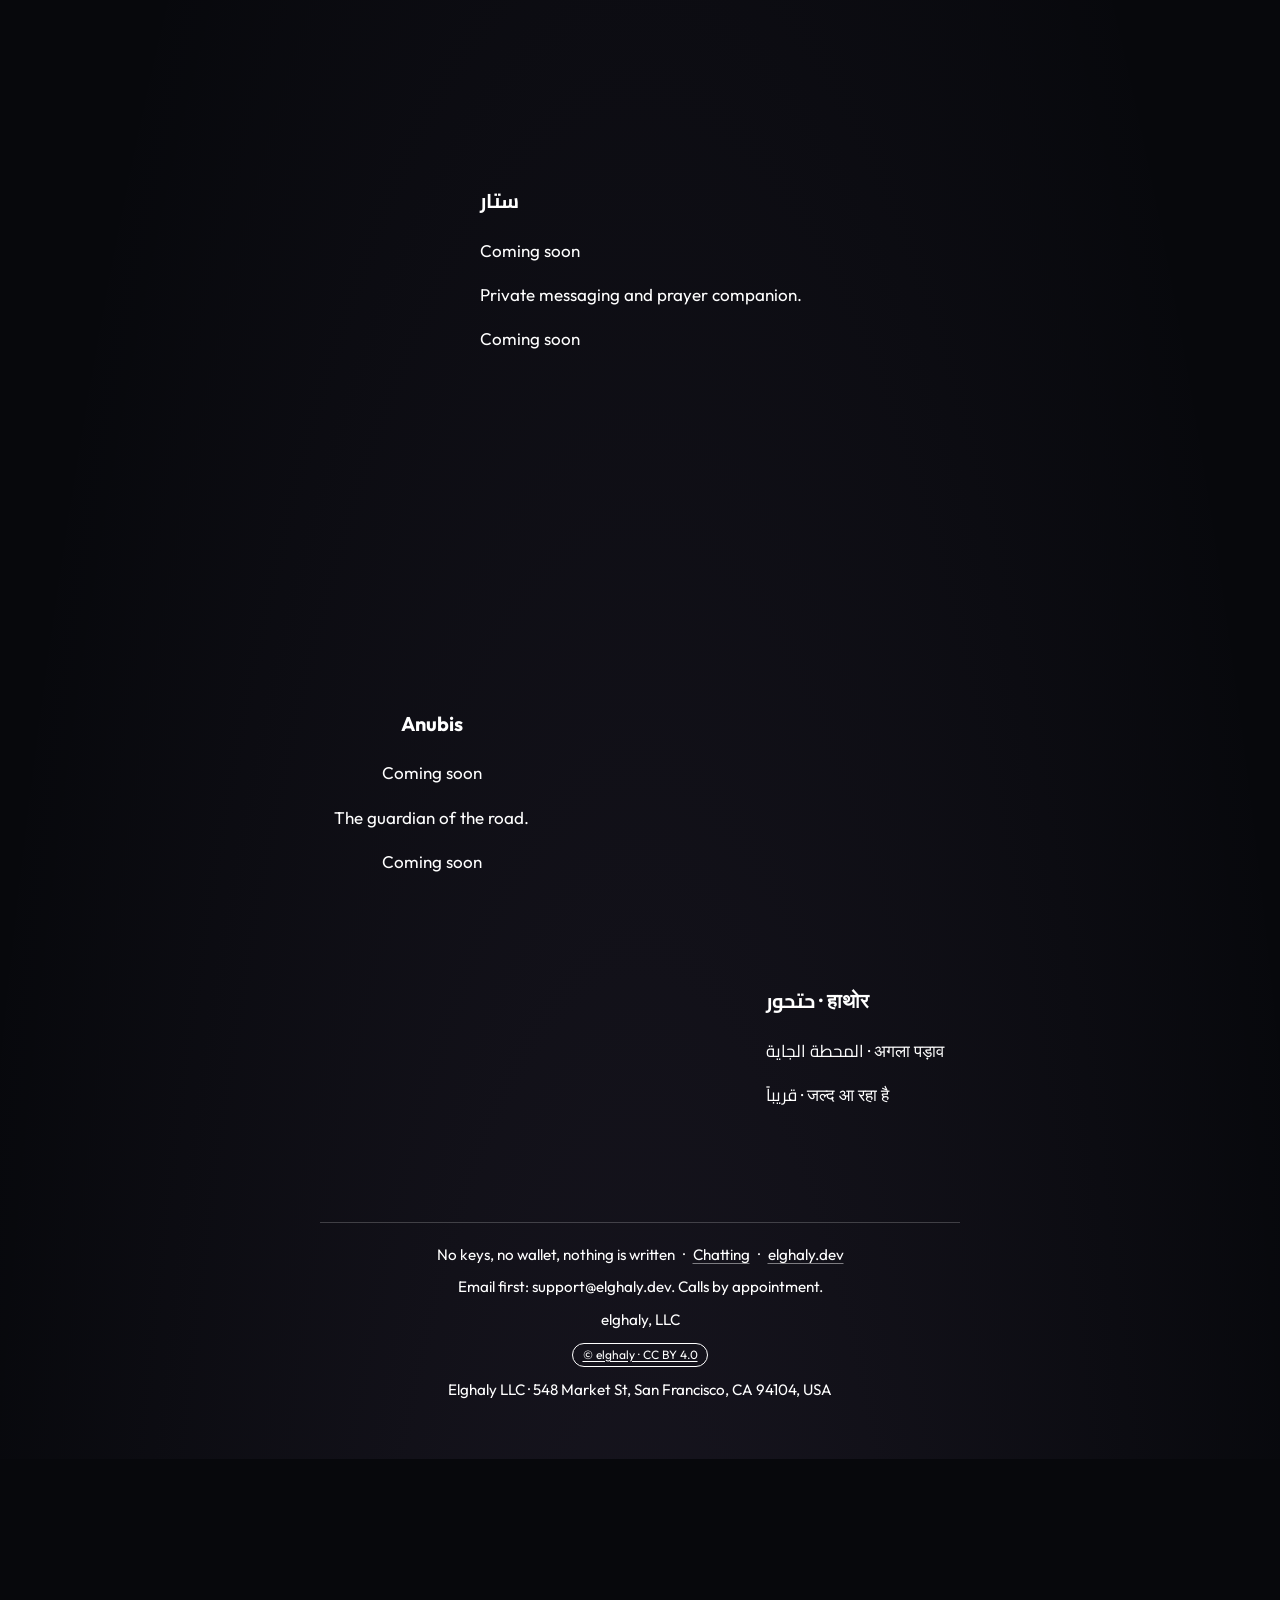
==== commit cde0d30d: "style: elghaly.dev night background on every page" ====
--- a/docs/index.html
+++ b/docs/index.html
@@ -2,6 +2,7 @@
 <html lang="en">
 <head>
   <meta charset="UTF-8">
+  <meta name="theme-color" content="#07080c">
   <title>stale</title>
   <link rel="canonical" href="https://stale.elghaly.dev/">
   <meta name="robots" content="noindex">
